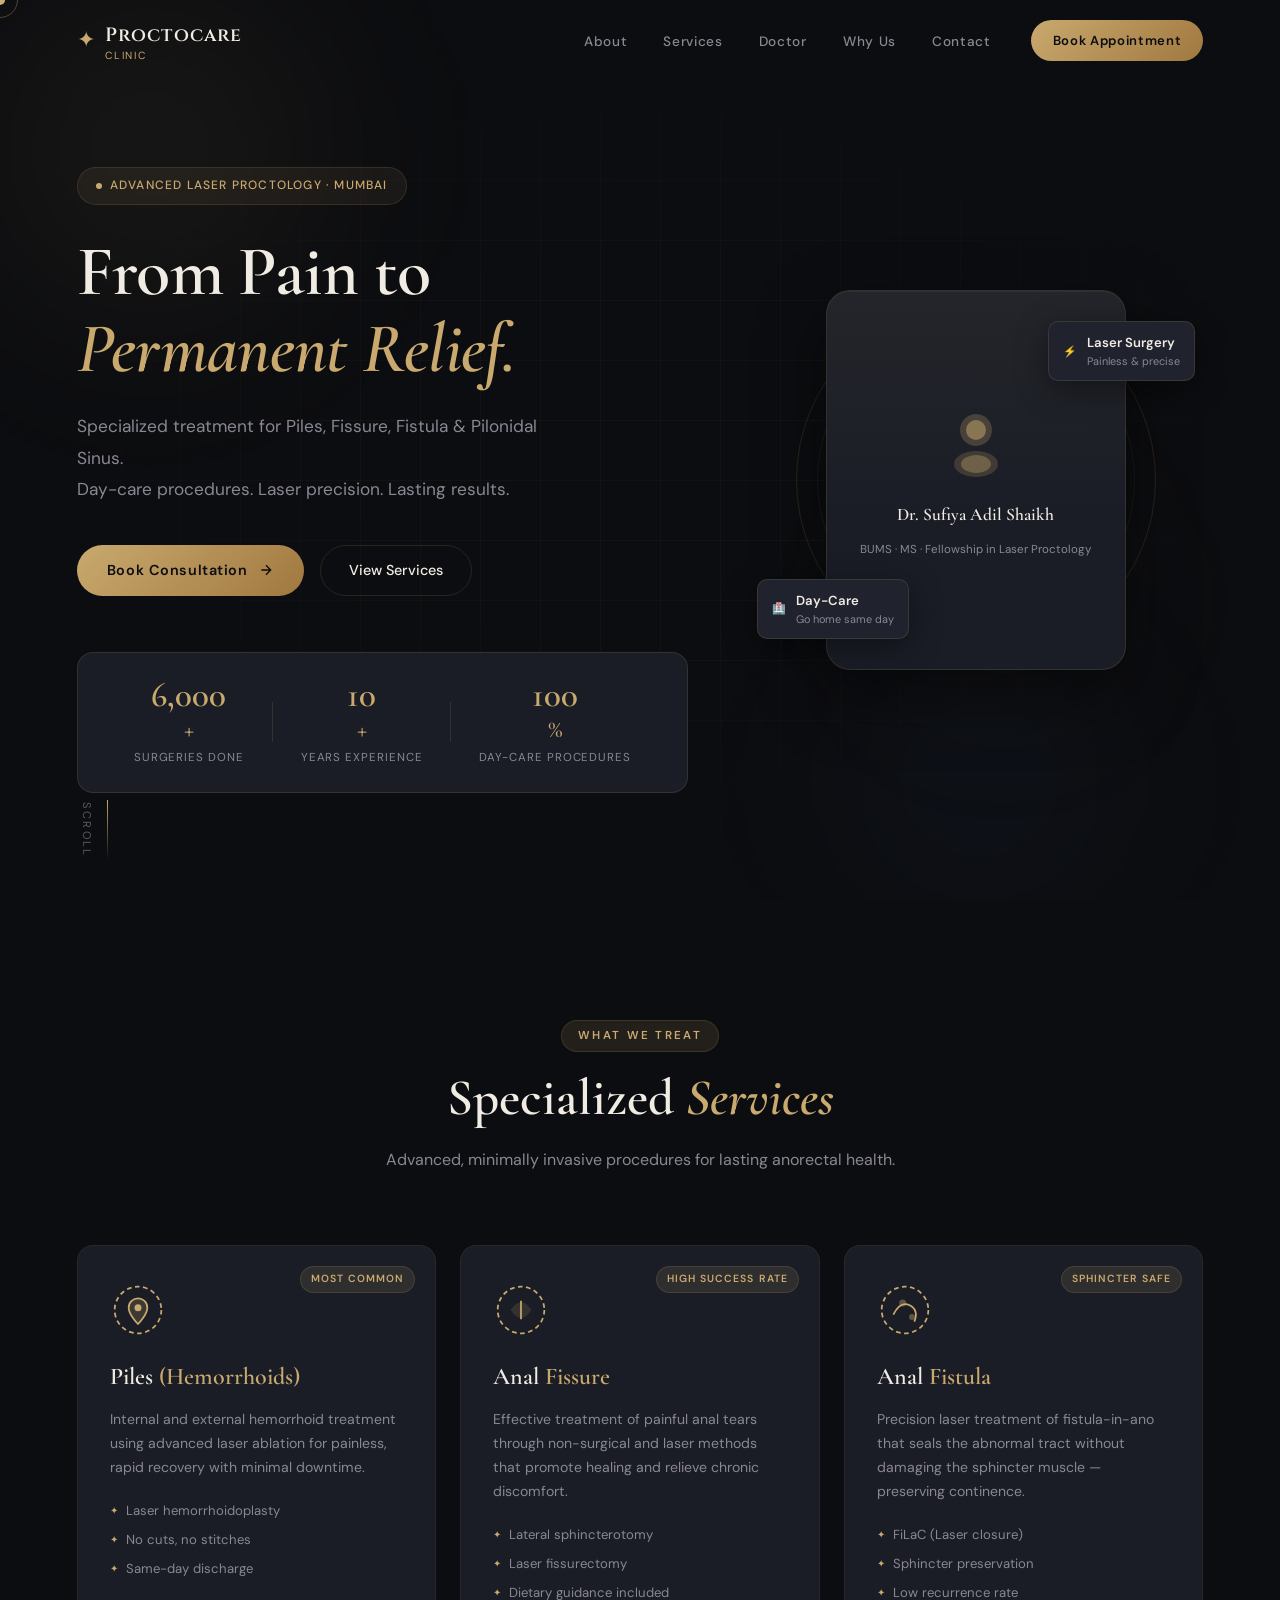
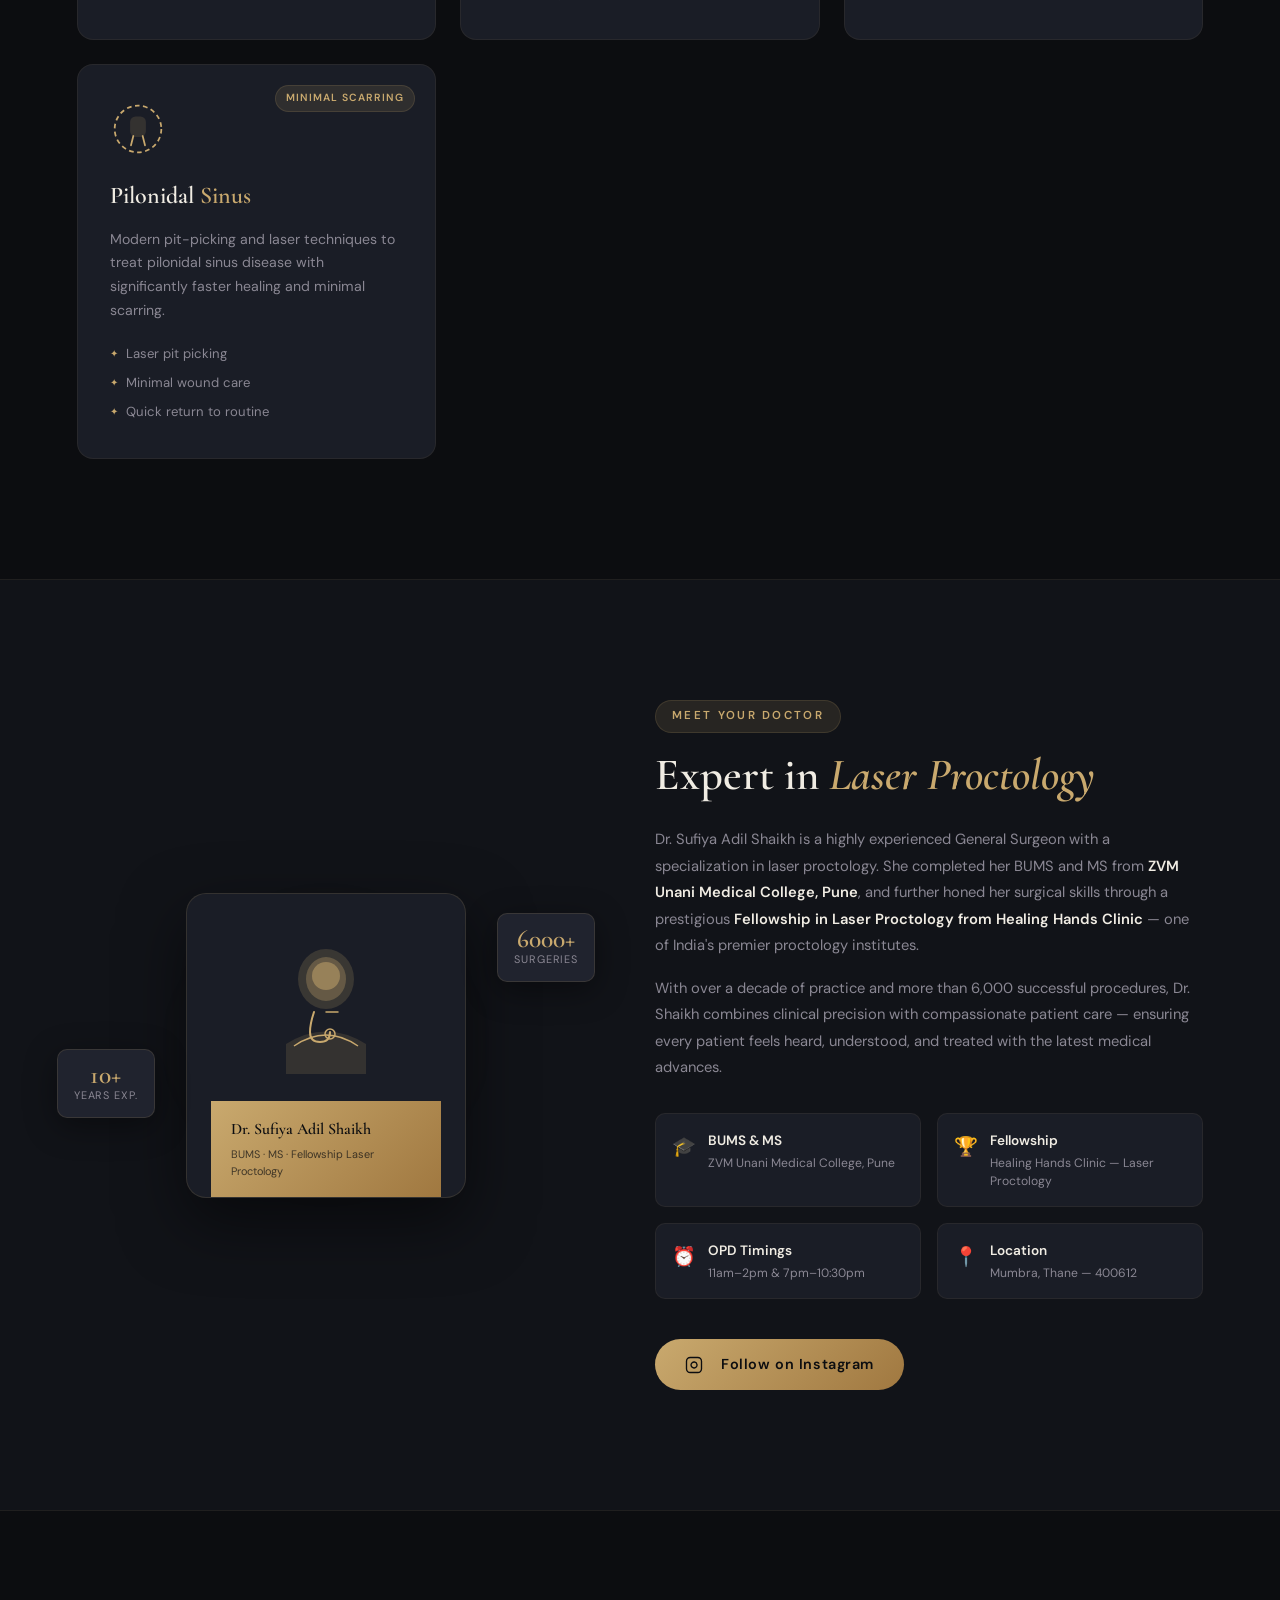
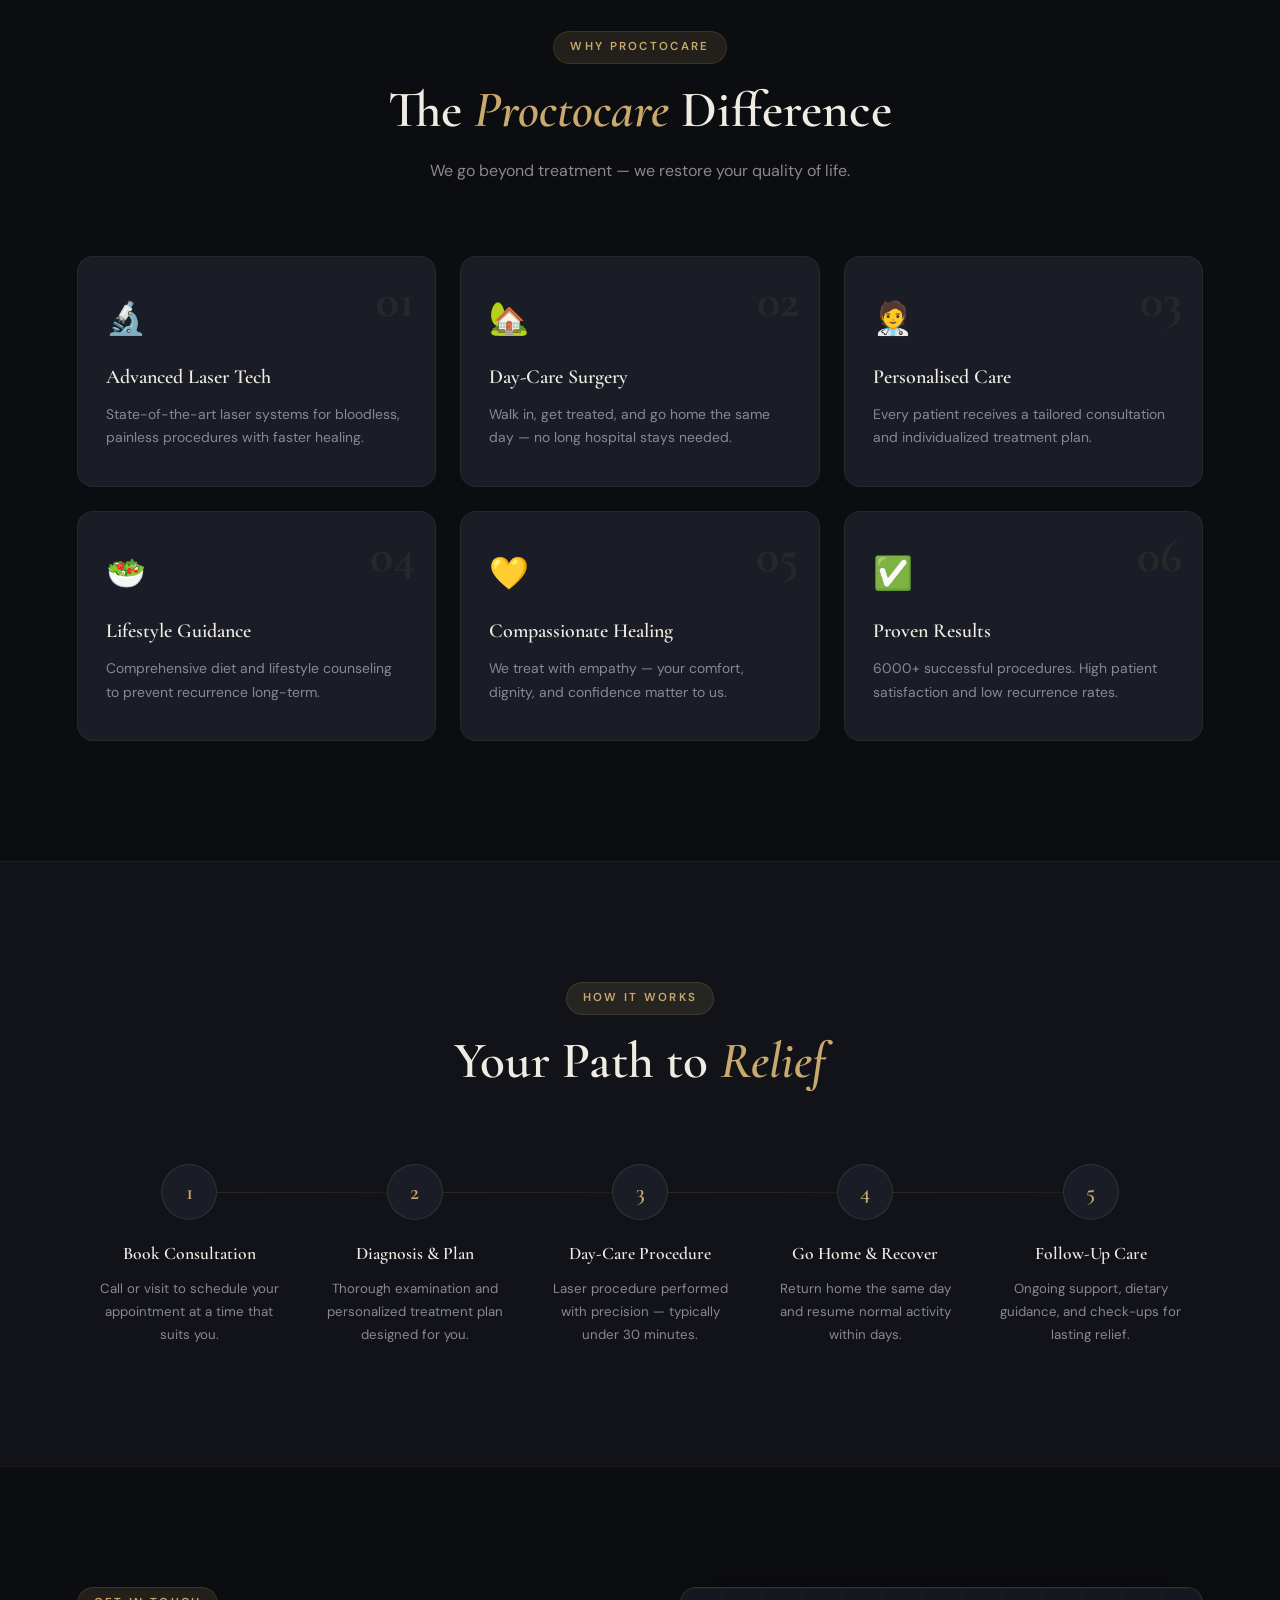
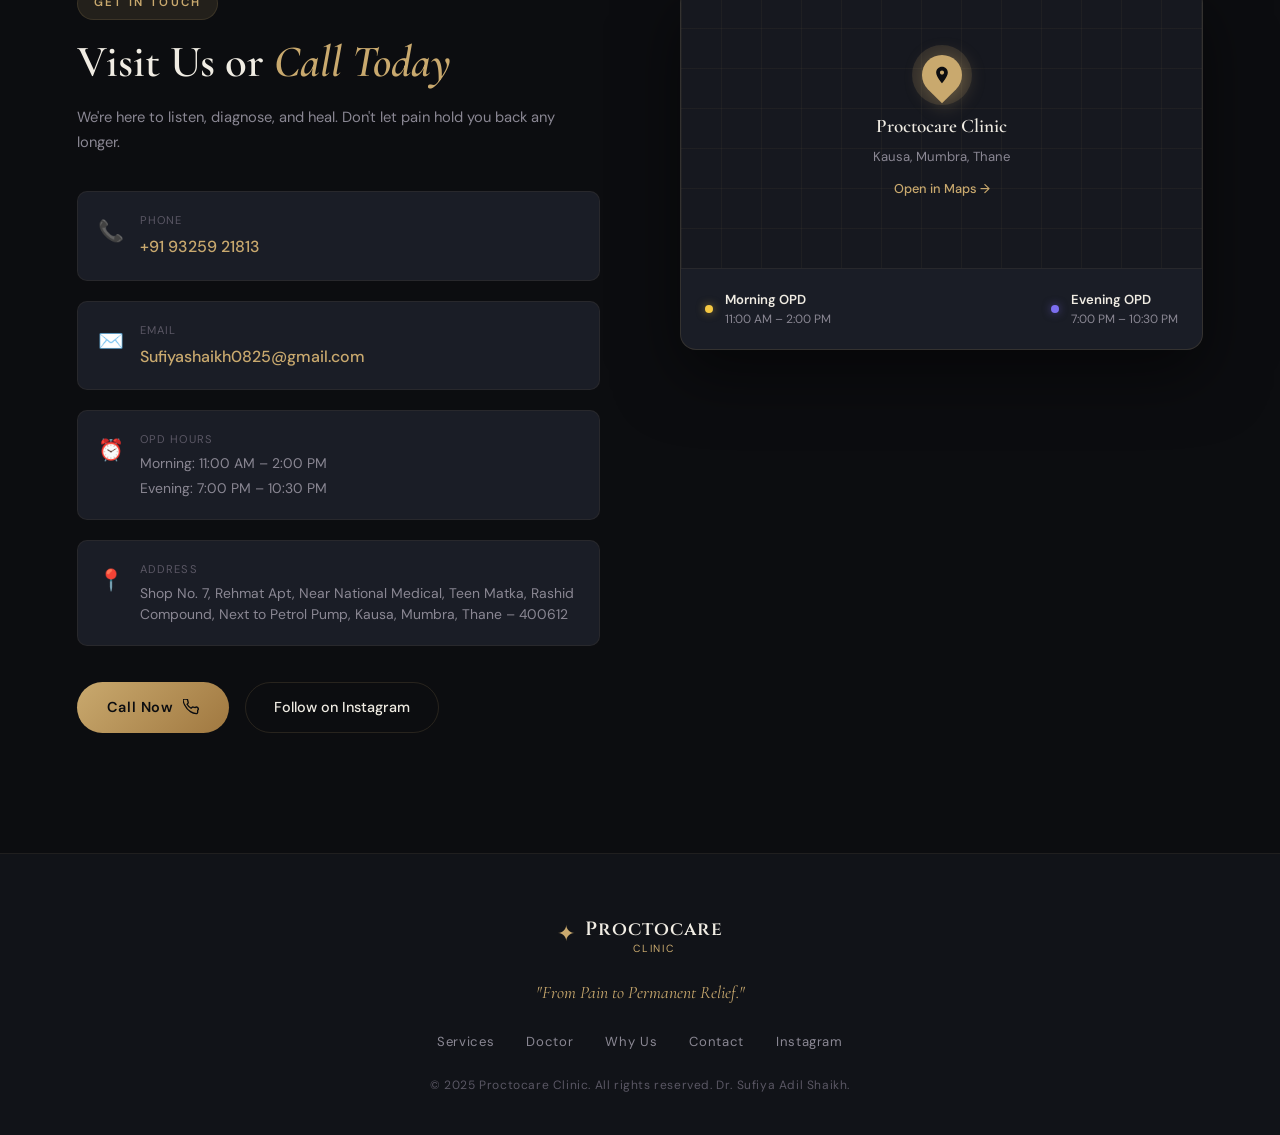
==== index.html @ 034c8321 "Add files via upload" ====
<!DOCTYPE html>
<html lang="en">
<head>
  <meta charset="UTF-8" />
  <meta name="viewport" content="width=device-width, initial-scale=1.0" />
  <title>Proctocare Clinic — From Pain to Permanent Relief</title>
  <link rel="stylesheet" href="style.css" />
  <link rel="preconnect" href="https://fonts.googleapis.com" />
  <link rel="preconnect" href="https://fonts.gstatic.com" crossorigin />
  <link href="https://fonts.googleapis.com/css2?family=Cormorant+Garamond:ital,wght@0,300;0,400;0,500;0,600;0,700;1,300;1,400&family=DM+Sans:wght@300;400;500;600&family=Cinzel:wght@400;600&display=swap" rel="stylesheet" />
</head>
<body>

  <!-- Cursor -->
  <div class="cursor" id="cursor"></div>
  <div class="cursor-follower" id="cursorFollower"></div>

  <!-- Nav -->
  <nav class="navbar" id="navbar">
    <div class="nav-logo">
      <span class="logo-icon">✦</span>
      <div>
        <span class="logo-name">Proctocare</span>
        <span class="logo-tag">Clinic</span>
      </div>
    </div>
    <ul class="nav-links" id="navLinks">
      <li><a href="#about">About</a></li>
      <li><a href="#services">Services</a></li>
      <li><a href="#doctor">Doctor</a></li>
      <li><a href="#why">Why Us</a></li>
      <li><a href="#contact">Contact</a></li>
    </ul>
    <a href="tel:9325921813" class="nav-cta">Book Appointment</a>
    <button class="hamburger" id="hamburger" aria-label="Menu">
      <span></span><span></span><span></span>
    </button>
  </nav>

  <!-- Hero -->
  <section class="hero" id="hero">
    <div class="hero-bg-grid"></div>
    <div class="hero-orb orb1"></div>
    <div class="hero-orb orb2"></div>
    <div class="hero-orb orb3"></div>

    <div class="hero-content">
      <div class="hero-badge reveal-up">
        <span class="badge-dot"></span>
        Advanced Laser Proctology · Mumbai
      </div>
      <h1 class="hero-title reveal-up" style="animation-delay:0.15s">
        From Pain to<br />
        <em>Permanent Relief.</em>
      </h1>
      <p class="hero-subtitle reveal-up" style="animation-delay:0.3s">
        Specialized treatment for Piles, Fissure, Fistula &amp; Pilonidal Sinus.<br />
        Day-care procedures. Laser precision. Lasting results.
      </p>
      <div class="hero-actions reveal-up" style="animation-delay:0.45s">
        <a href="tel:9325921813" class="btn-primary">
          <span>Book Consultation</span>
          <svg viewBox="0 0 24 24" fill="none" stroke="currentColor" stroke-width="2"><path d="M5 12h14M12 5l7 7-7 7"/></svg>
        </a>
        <a href="#services" class="btn-ghost">View Services</a>
      </div>
      <div class="hero-stats reveal-up" style="animation-delay:0.6s">
        <div class="stat">
          <span class="stat-num" data-count="6000">0</span><span class="stat-plus">+</span>
          <span class="stat-label">Surgeries Done</span>
        </div>
        <div class="stat-divider"></div>
        <div class="stat">
          <span class="stat-num" data-count="10">0</span><span class="stat-plus">+</span>
          <span class="stat-label">Years Experience</span>
        </div>
        <div class="stat-divider"></div>
        <div class="stat">
          <span class="stat-num" data-count="100">0</span><span class="stat-plus">%</span>
          <span class="stat-label">Day-Care Procedures</span>
        </div>
      </div>
    </div>

    <div class="hero-visual reveal-right" style="animation-delay:0.3s">
      <div class="hero-card-wrap">
        <div class="hero-glow-ring"></div>
        <div class="hero-img-card">
          <div class="doctor-placeholder">
            <div class="dp-icon">
              <svg viewBox="0 0 80 80" fill="none" xmlns="http://www.w3.org/2000/svg">
                <circle cx="40" cy="28" r="16" fill="#c9a96e" opacity="0.25"/>
                <circle cx="40" cy="28" r="10" fill="#c9a96e" opacity="0.5"/>
                <ellipse cx="40" cy="62" rx="22" ry="13" fill="#c9a96e" opacity="0.2"/>
                <ellipse cx="40" cy="62" rx="15" ry="9" fill="#c9a96e" opacity="0.35"/>
              </svg>
            </div>
            <p class="dp-name">Dr. Sufiya Adil Shaikh</p>
            <p class="dp-deg">BUMS · MS · Fellowship in Laser Proctology</p>
          </div>
          <div class="floating-badge fb1">
            <span class="fb-icon">🏥</span>
            <div>
              <b>Day-Care</b>
              <span>Go home same day</span>
            </div>
          </div>
          <div class="floating-badge fb2">
            <span class="fb-icon">⚡</span>
            <div>
              <b>Laser Surgery</b>
              <span>Painless &amp; precise</span>
            </div>
          </div>
        </div>
      </div>
    </div>

    <div class="scroll-hint">
      <span>Scroll</span>
      <div class="scroll-line"></div>
    </div>
  </section>

  <!-- Services -->
  <section class="services section" id="services">
    <div class="section-header reveal-up">
      <span class="section-label">What We Treat</span>
      <h2>Specialized <em>Services</em></h2>
      <p>Advanced, minimally invasive procedures for lasting anorectal health.</p>
    </div>
    <div class="services-grid">

      <div class="service-card reveal-up" style="animation-delay:0.05s">
        <div class="sc-icon">
          <svg viewBox="0 0 48 48" fill="none"><circle cx="24" cy="24" r="20" stroke="#c9a96e" stroke-width="1.5" stroke-dasharray="4 3"/><path d="M24 14c-4 0-8 3-8 8 0 6 8 14 8 14s8-8 8-14c0-5-4-8-8-8z" fill="#c9a96e" opacity="0.2"/><path d="M24 14c-4 0-8 3-8 8 0 6 8 14 8 14s8-8 8-14c0-5-4-8-8-8z" stroke="#c9a96e" stroke-width="1.5"/><circle cx="24" cy="22" r="3" fill="#c9a96e"/></svg>
        </div>
        <h3>Piles <span>(Hemorrhoids)</span></h3>
        <p>Internal and external hemorrhoid treatment using advanced laser ablation for painless, rapid recovery with minimal downtime.</p>
        <ul>
          <li>Laser hemorrhoidoplasty</li>
          <li>No cuts, no stitches</li>
          <li>Same-day discharge</li>
        </ul>
        <div class="sc-tag">Most Common</div>
      </div>

      <div class="service-card reveal-up" style="animation-delay:0.1s">
        <div class="sc-icon">
          <svg viewBox="0 0 48 48" fill="none"><circle cx="24" cy="24" r="20" stroke="#c9a96e" stroke-width="1.5" stroke-dasharray="4 3"/><path d="M16 24 Q24 12 32 24 Q24 36 16 24Z" stroke="#c9a96e" stroke-width="1.5" fill="#c9a96e" opacity="0.15"/><line x1="24" y1="16" x2="24" y2="32" stroke="#c9a96e" stroke-width="1.5"/></svg>
        </div>
        <h3>Anal <span>Fissure</span></h3>
        <p>Effective treatment of painful anal tears through non-surgical and laser methods that promote healing and relieve chronic discomfort.</p>
        <ul>
          <li>Lateral sphincterotomy</li>
          <li>Laser fissurectomy</li>
          <li>Dietary guidance included</li>
        </ul>
        <div class="sc-tag">High Success Rate</div>
      </div>

      <div class="service-card reveal-up" style="animation-delay:0.15s">
        <div class="sc-icon">
          <svg viewBox="0 0 48 48" fill="none"><circle cx="24" cy="24" r="20" stroke="#c9a96e" stroke-width="1.5" stroke-dasharray="4 3"/><path d="M14 28 Q20 16 28 20 Q36 24 32 34" stroke="#c9a96e" stroke-width="1.5" fill="none"/><circle cx="22" cy="18" r="3" fill="#c9a96e" opacity="0.4"/><circle cx="30" cy="30" r="2.5" fill="#c9a96e" opacity="0.4"/></svg>
        </div>
        <h3>Anal <span>Fistula</span></h3>
        <p>Precision laser treatment of fistula-in-ano that seals the abnormal tract without damaging the sphincter muscle — preserving continence.</p>
        <ul>
          <li>FiLaC (Laser closure)</li>
          <li>Sphincter preservation</li>
          <li>Low recurrence rate</li>
        </ul>
        <div class="sc-tag">Sphincter Safe</div>
      </div>

      <div class="service-card reveal-up" style="animation-delay:0.2s">
        <div class="sc-icon">
          <svg viewBox="0 0 48 48" fill="none"><circle cx="24" cy="24" r="20" stroke="#c9a96e" stroke-width="1.5" stroke-dasharray="4 3"/><rect x="18" y="14" width="12" height="16" rx="4" stroke="#c9a96e" stroke-width="1.5" fill="#c9a96e" opacity="0.15"/><path d="M20 30 L18 38 M28 30 L30 38" stroke="#c9a96e" stroke-width="1.5" stroke-linecap="round"/></svg>
        </div>
        <h3>Pilonidal <span>Sinus</span></h3>
        <p>Modern pit-picking and laser techniques to treat pilonidal sinus disease with significantly faster healing and minimal scarring.</p>
        <ul>
          <li>Laser pit picking</li>
          <li>Minimal wound care</li>
          <li>Quick return to routine</li>
        </ul>
        <div class="sc-tag">Minimal Scarring</div>
      </div>

    </div>
  </section>

  <!-- About / Doctor -->
  <section class="doctor section" id="doctor">
    <div class="doctor-inner">
      <div class="doctor-left reveal-left">
        <div class="doctor-img-wrap">
          <div class="doctor-img-bg"></div>
          <div class="doctor-img-box">
            <div class="doc-avatar">
              <svg viewBox="0 0 120 140" fill="none" xmlns="http://www.w3.org/2000/svg">
                <ellipse cx="60" cy="45" rx="28" ry="30" fill="#c9a96e" opacity="0.18"/>
                <ellipse cx="60" cy="45" rx="20" ry="22" fill="#c9a96e" opacity="0.3"/>
                <circle cx="60" cy="42" r="14" fill="#c9a96e" opacity="0.5"/>
                <path d="M20 110 Q60 85 100 110 L100 140 L20 140Z" fill="#c9a96e" opacity="0.15"/>
                <path d="M28 112 Q60 90 92 112" stroke="#c9a96e" stroke-width="1.5" fill="none"/>
                <!-- Stethoscope -->
                <path d="M48 78 Q44 90 44 98 Q44 108 54 108 Q64 108 64 98" stroke="#c9a96e" stroke-width="2" fill="none" stroke-linecap="round"/>
                <circle cx="64" cy="100" r="5" stroke="#c9a96e" stroke-width="1.5" fill="none"/>
                <line x1="60" y1="78" x2="72" y2="78" stroke="#c9a96e" stroke-width="1.5" stroke-linecap="round"/>
              </svg>
            </div>
            <div class="doc-name-card">
              <p class="dnc-name">Dr. Sufiya Adil Shaikh</p>
              <p class="dnc-deg">BUMS · MS · Fellowship Laser Proctology</p>
            </div>
          </div>
          <div class="doc-badge db1">
            <b>6000+</b>
            <span>Surgeries</span>
          </div>
          <div class="doc-badge db2">
            <b>10+</b>
            <span>Years Exp.</span>
          </div>
        </div>
      </div>

      <div class="doctor-right reveal-right">
        <span class="section-label">Meet Your Doctor</span>
        <h2>Expert in <em>Laser Proctology</em></h2>
        <p class="doctor-bio">
          Dr. Sufiya Adil Shaikh is a highly experienced General Surgeon with a specialization in laser proctology. She completed her BUMS and MS from <strong>ZVM Unani Medical College, Pune</strong>, and further honed her surgical skills through a prestigious <strong>Fellowship in Laser Proctology from Healing Hands Clinic</strong> — one of India's premier proctology institutes.
        </p>
        <p class="doctor-bio">
          With over a decade of practice and more than 6,000 successful procedures, Dr. Shaikh combines clinical precision with compassionate patient care — ensuring every patient feels heard, understood, and treated with the latest medical advances.
        </p>

        <div class="credentials-grid">
          <div class="cred">
            <div class="cred-icon">🎓</div>
            <div>
              <b>BUMS &amp; MS</b>
              <span>ZVM Unani Medical College, Pune</span>
            </div>
          </div>
          <div class="cred">
            <div class="cred-icon">🏆</div>
            <div>
              <b>Fellowship</b>
              <span>Healing Hands Clinic — Laser Proctology</span>
            </div>
          </div>
          <div class="cred">
            <div class="cred-icon">⏰</div>
            <div>
              <b>OPD Timings</b>
              <span>11am–2pm &amp; 7pm–10:30pm</span>
            </div>
          </div>
          <div class="cred">
            <div class="cred-icon">📍</div>
            <div>
              <b>Location</b>
              <span>Mumbra, Thane — 400612</span>
            </div>
          </div>
        </div>

        <a href="https://www.instagram.com/piles.fissure.fistula.clinic_" target="_blank" class="btn-primary insta-btn">
          <svg viewBox="0 0 24 24" fill="none" stroke="currentColor" stroke-width="1.8" style="width:18px;height:18px;margin-right:8px"><rect x="2" y="2" width="20" height="20" rx="5" ry="5"/><path d="M16 11.37A4 4 0 1112.63 8 4 4 0 0116 11.37z"/><line x1="17.5" y1="6.5" x2="17.51" y2="6.5"/></svg>
          <span>Follow on Instagram</span>
        </a>
      </div>
    </div>
  </section>

  <!-- Why Us -->
  <section class="why section" id="why">
    <div class="section-header reveal-up">
      <span class="section-label">Why Proctocare</span>
      <h2>The <em>Proctocare</em> Difference</h2>
      <p>We go beyond treatment — we restore your quality of life.</p>
    </div>
    <div class="why-grid">
      <div class="why-card reveal-up" style="animation-delay:0.05s">
        <div class="wc-num">01</div>
        <div class="wc-icon">🔬</div>
        <h4>Advanced Laser Tech</h4>
        <p>State-of-the-art laser systems for bloodless, painless procedures with faster healing.</p>
      </div>
      <div class="why-card reveal-up" style="animation-delay:0.1s">
        <div class="wc-num">02</div>
        <div class="wc-icon">🏡</div>
        <h4>Day-Care Surgery</h4>
        <p>Walk in, get treated, and go home the same day — no long hospital stays needed.</p>
      </div>
      <div class="why-card reveal-up" style="animation-delay:0.15s">
        <div class="wc-num">03</div>
        <div class="wc-icon">🧑‍⚕️</div>
        <h4>Personalised Care</h4>
        <p>Every patient receives a tailored consultation and individualized treatment plan.</p>
      </div>
      <div class="why-card reveal-up" style="animation-delay:0.2s">
        <div class="wc-num">04</div>
        <div class="wc-icon">🥗</div>
        <h4>Lifestyle Guidance</h4>
        <p>Comprehensive diet and lifestyle counseling to prevent recurrence long-term.</p>
      </div>
      <div class="why-card reveal-up" style="animation-delay:0.25s">
        <div class="wc-num">05</div>
        <div class="wc-icon">💛</div>
        <h4>Compassionate Healing</h4>
        <p>We treat with empathy — your comfort, dignity, and confidence matter to us.</p>
      </div>
      <div class="why-card reveal-up" style="animation-delay:0.3s">
        <div class="wc-num">06</div>
        <div class="wc-icon">✅</div>
        <h4>Proven Results</h4>
        <p>6000+ successful procedures. High patient satisfaction and low recurrence rates.</p>
      </div>
    </div>
  </section>

  <!-- Process -->
  <section class="process section">
    <div class="section-header reveal-up">
      <span class="section-label">How It Works</span>
      <h2>Your Path to <em>Relief</em></h2>
    </div>
    <div class="process-steps">
      <div class="ps-step reveal-up" style="animation-delay:0.05s">
        <div class="ps-num">1</div>
        <div class="ps-line"></div>
        <h4>Book Consultation</h4>
        <p>Call or visit to schedule your appointment at a time that suits you.</p>
      </div>
      <div class="ps-step reveal-up" style="animation-delay:0.12s">
        <div class="ps-num">2</div>
        <div class="ps-line"></div>
        <h4>Diagnosis &amp; Plan</h4>
        <p>Thorough examination and personalized treatment plan designed for you.</p>
      </div>
      <div class="ps-step reveal-up" style="animation-delay:0.19s">
        <div class="ps-num">3</div>
        <div class="ps-line"></div>
        <h4>Day-Care Procedure</h4>
        <p>Laser procedure performed with precision — typically under 30 minutes.</p>
      </div>
      <div class="ps-step reveal-up" style="animation-delay:0.26s">
        <div class="ps-num">4</div>
        <div class="ps-line"></div>
        <h4>Go Home &amp; Recover</h4>
        <p>Return home the same day and resume normal activity within days.</p>
      </div>
      <div class="ps-step reveal-up" style="animation-delay:0.33s">
        <div class="ps-num">5</div>
        <div class="ps-line last"></div>
        <h4>Follow-Up Care</h4>
        <p>Ongoing support, dietary guidance, and check-ups for lasting relief.</p>
      </div>
    </div>
  </section>

  <!-- Contact -->
  <section class="contact section" id="contact">
    <div class="contact-inner">
      <div class="contact-info reveal-left">
        <span class="section-label">Get In Touch</span>
        <h2>Visit Us or <em>Call Today</em></h2>
        <p class="contact-sub">We're here to listen, diagnose, and heal. Don't let pain hold you back any longer.</p>

        <div class="contact-details">
          <div class="cd-item">
            <div class="cd-icon">📞</div>
            <div>
              <span>Phone</span>
              <a href="tel:9325921813">+91 93259 21813</a>
            </div>
          </div>
          <div class="cd-item">
            <div class="cd-icon">✉️</div>
            <div>
              <span>Email</span>
              <a href="mailto:Sufiyashaikh0825@gmail.com">Sufiyashaikh0825@gmail.com</a>
            </div>
          </div>
          <div class="cd-item">
            <div class="cd-icon">⏰</div>
            <div>
              <span>OPD Hours</span>
              <p>Morning: 11:00 AM – 2:00 PM</p>
              <p>Evening: 7:00 PM – 10:30 PM</p>
            </div>
          </div>
          <div class="cd-item">
            <div class="cd-icon">📍</div>
            <div>
              <span>Address</span>
              <p>Shop No. 7, Rehmat Apt, Near National Medical, Teen Matka, Rashid Compound, Next to Petrol Pump, Kausa, Mumbra, Thane – 400612</p>
            </div>
          </div>
        </div>

        <div class="contact-actions">
          <a href="tel:9325921813" class="btn-primary">
            <span>Call Now</span>
            <svg viewBox="0 0 24 24" fill="none" stroke="currentColor" stroke-width="2"><path d="M22 16.92v3a2 2 0 01-2.18 2 19.79 19.79 0 01-8.63-3.07A19.5 19.5 0 013.07 9.81a19.79 19.79 0 01-3.07-8.72A2 2 0 012 0h3a2 2 0 012 1.72c.127.96.361 1.903.7 2.81a2 2 0 01-.45 2.11L6.09 7.91a16 16 0 006 6l1.27-1.27a2 2 0 012.11-.45c.907.339 1.85.573 2.81.7A2 2 0 0122 16.92z"/></svg>
          </a>
          <a href="https://www.instagram.com/piles.fissure.fistula.clinic_" target="_blank" class="btn-ghost">Follow on Instagram</a>
        </div>
      </div>

      <div class="contact-map reveal-right">
        <div class="map-card">
          <div class="map-placeholder">
            <div class="map-pin-wrap">
              <div class="map-pin-pulse"></div>
              <div class="map-pin">
                <svg viewBox="0 0 24 24" fill="currentColor"><path d="M12 2C8.13 2 5 5.13 5 9c0 5.25 7 13 7 13s7-7.75 7-13c0-3.87-3.13-7-7-7zm0 9.5c-1.38 0-2.5-1.12-2.5-2.5s1.12-2.5 2.5-2.5 2.5 1.12 2.5 2.5-1.12 2.5-2.5 2.5z"/></svg>
              </div>
            </div>
            <div class="map-info">
              <h4>Proctocare Clinic</h4>
              <p>Kausa, Mumbra, Thane</p>
              <a href="https://maps.google.com/?q=Kausa+Mumbra+Thane+400612" target="_blank" class="map-link">Open in Maps →</a>
            </div>
            <div class="map-grid-bg"></div>
          </div>

          <div class="timing-card">
            <div class="tc-dot morning"></div>
            <div>
              <b>Morning OPD</b>
              <span>11:00 AM – 2:00 PM</span>
            </div>
            <div class="tc-dot evening" style="margin-left:auto"></div>
            <div>
              <b>Evening OPD</b>
              <span>7:00 PM – 10:30 PM</span>
            </div>
          </div>
        </div>
      </div>
    </div>
  </section>

  <!-- Footer -->
  <footer class="footer">
    <div class="footer-inner">
      <div class="footer-brand">
        <span class="logo-icon">✦</span>
        <div>
          <span class="logo-name">Proctocare</span>
          <span class="logo-tag">Clinic</span>
        </div>
      </div>
      <p class="footer-tagline">"From Pain to Permanent Relief."</p>
      <div class="footer-links">
        <a href="#services">Services</a>
        <a href="#doctor">Doctor</a>
        <a href="#why">Why Us</a>
        <a href="#contact">Contact</a>
        <a href="https://www.instagram.com/piles.fissure.fistula.clinic_" target="_blank">Instagram</a>
      </div>
      <p class="footer-copy">© 2025 Proctocare Clinic. All rights reserved. Dr. Sufiya Adil Shaikh.</p>
    </div>
  </footer>

  <script src="script.js"></script>
</body>
</html>
---- style.css ----
/* =============================================
   PROCTOCARE CLINIC — style.css
   Luxury Medical Dark Theme
   ============================================= */

/* ---------- VARIABLES & RESET ---------- */
:root {
  --bg: #0c0d10;
  --bg2: #111318;
  --bg3: #16181f;
  --surface: #1a1d26;
  --surface2: #20232e;
  --border: rgba(201,169,110,0.15);
  --border2: rgba(201,169,110,0.08);
  --gold: #c9a96e;
  --gold-light: #e0c48c;
  --gold-dim: rgba(201,169,110,0.35);
  --gold-glow: rgba(201,169,110,0.12);
  --text: #f0ece3;
  --text-muted: #8a8793;
  --text-dim: #5a5764;
  --accent: #4f8ef7;
  --ff-display: 'Cormorant Garamond', Georgia, serif;
  --ff-heading: 'Cinzel', 'Cormorant Garamond', serif;
  --ff-body: 'DM Sans', -apple-system, sans-serif;
  --radius: 16px;
  --radius-sm: 10px;
  --transition: 0.4s cubic-bezier(0.16, 1, 0.3, 1);
  --shadow: 0 24px 64px rgba(0,0,0,0.5);
  --gold-shadow: 0 0 40px rgba(201,169,110,0.1);
}

*, *::before, *::after { box-sizing: border-box; margin: 0; padding: 0; }

html {
  scroll-behavior: smooth;
  font-size: 16px;
}

body {
  font-family: var(--ff-body);
  background: var(--bg);
  color: var(--text);
  overflow-x: hidden;
  cursor: none;
  line-height: 1.6;
}

img { display: block; max-width: 100%; }
a { text-decoration: none; color: inherit; }
ul { list-style: none; }

/* ---------- CUSTOM CURSOR ---------- */
.cursor {
  width: 10px; height: 10px;
  background: var(--gold);
  border-radius: 50%;
  position: fixed;
  top: 0; left: 0;
  pointer-events: none;
  z-index: 9999;
  transform: translate(-50%, -50%);
  transition: transform 0.1s ease, opacity 0.3s;
  mix-blend-mode: screen;
}
.cursor-follower {
  width: 36px; height: 36px;
  border: 1.5px solid var(--gold-dim);
  border-radius: 50%;
  position: fixed;
  top: 0; left: 0;
  pointer-events: none;
  z-index: 9998;
  transform: translate(-50%, -50%);
  transition: transform 0.18s ease, opacity 0.3s;
}
body:hover .cursor, body:hover .cursor-follower { opacity: 1; }

/* ---------- SCROLLBAR ---------- */
::-webkit-scrollbar { width: 5px; }
::-webkit-scrollbar-track { background: var(--bg); }
::-webkit-scrollbar-thumb { background: var(--gold-dim); border-radius: 10px; }

/* ---------- SELECTION ---------- */
::selection { background: var(--gold-dim); color: var(--text); }

/* ---------- UTILITIES ---------- */
.section { padding: 120px 6vw; }
.section-label {
  display: inline-block;
  font-family: var(--ff-body);
  font-size: 0.72rem;
  font-weight: 600;
  letter-spacing: 0.2em;
  text-transform: uppercase;
  color: var(--gold);
  margin-bottom: 16px;
  background: var(--gold-glow);
  border: 1px solid var(--border);
  padding: 6px 16px;
  border-radius: 100px;
}
.section-header {
  text-align: center;
  max-width: 640px;
  margin: 0 auto 72px;
}
.section-header h2 {
  font-family: var(--ff-display);
  font-size: clamp(2.2rem, 4vw, 3.2rem);
  font-weight: 600;
  line-height: 1.2;
  color: var(--text);
  margin-bottom: 16px;
}
.section-header h2 em {
  font-style: italic;
  color: var(--gold);
}
.section-header p {
  font-size: 1rem;
  color: var(--text-muted);
  line-height: 1.7;
}

/* ---------- BUTTONS ---------- */
.btn-primary {
  display: inline-flex;
  align-items: center;
  gap: 10px;
  padding: 14px 30px;
  background: linear-gradient(135deg, var(--gold), #a07840);
  color: #0c0d10;
  font-family: var(--ff-body);
  font-weight: 600;
  font-size: 0.9rem;
  letter-spacing: 0.04em;
  border-radius: 100px;
  border: none;
  cursor: none;
  transition: all var(--transition);
  position: relative;
  overflow: hidden;
}
.btn-primary::before {
  content: '';
  position: absolute;
  inset: 0;
  background: linear-gradient(135deg, var(--gold-light), var(--gold));
  opacity: 0;
  transition: opacity var(--transition);
}
.btn-primary:hover::before { opacity: 1; }
.btn-primary:hover { transform: translateY(-2px); box-shadow: 0 12px 40px rgba(201,169,110,0.35); }
.btn-primary svg { width: 16px; height: 16px; position: relative; z-index: 1; transition: transform 0.3s; }
.btn-primary:hover svg { transform: translateX(4px); }
.btn-primary span { position: relative; z-index: 1; }

.btn-ghost {
  display: inline-flex;
  align-items: center;
  gap: 8px;
  padding: 13px 28px;
  background: transparent;
  color: var(--text);
  font-family: var(--ff-body);
  font-weight: 500;
  font-size: 0.9rem;
  border-radius: 100px;
  border: 1px solid var(--border);
  cursor: none;
  transition: all var(--transition);
}
.btn-ghost:hover {
  border-color: var(--gold-dim);
  color: var(--gold);
  background: var(--gold-glow);
  transform: translateY(-2px);
}

/* ---------- REVEAL ANIMATIONS ---------- */
.reveal-up {
  opacity: 0;
  transform: translateY(40px);
  transition: opacity 0.75s cubic-bezier(0.16,1,0.3,1), transform 0.75s cubic-bezier(0.16,1,0.3,1);
}
.reveal-left {
  opacity: 0;
  transform: translateX(-50px);
  transition: opacity 0.85s cubic-bezier(0.16,1,0.3,1), transform 0.85s cubic-bezier(0.16,1,0.3,1);
}
.reveal-right {
  opacity: 0;
  transform: translateX(50px);
  transition: opacity 0.85s cubic-bezier(0.16,1,0.3,1), transform 0.85s cubic-bezier(0.16,1,0.3,1);
}
.revealed {
  opacity: 1 !important;
  transform: none !important;
}

/* =============================================
   NAVBAR
   ============================================= */
.navbar {
  position: fixed;
  top: 0; left: 0; right: 0;
  z-index: 1000;
  padding: 20px 6vw;
  display: flex;
  align-items: center;
  gap: 40px;
  transition: all 0.4s ease;
}
.navbar.scrolled {
  background: rgba(12,13,16,0.92);
  backdrop-filter: blur(20px);
  -webkit-backdrop-filter: blur(20px);
  padding: 14px 6vw;
  border-bottom: 1px solid var(--border2);
  box-shadow: 0 4px 40px rgba(0,0,0,0.4);
}

.nav-logo {
  display: flex;
  align-items: center;
  gap: 10px;
  font-family: var(--ff-heading);
}
.logo-icon {
  font-size: 1.4rem;
  color: var(--gold);
  line-height: 1;
  animation: rotateStar 8s linear infinite;
}
@keyframes rotateStar { to { transform: rotate(360deg); } }
.logo-name {
  font-family: var(--ff-heading);
  font-size: 1.2rem;
  font-weight: 600;
  letter-spacing: 0.06em;
  color: var(--text);
  display: block;
}
.logo-tag {
  font-family: var(--ff-body);
  font-size: 0.65rem;
  letter-spacing: 0.18em;
  color: var(--gold);
  text-transform: uppercase;
  display: block;
  line-height: 1;
}

.nav-links {
  display: flex;
  align-items: center;
  gap: 36px;
  margin-left: auto;
}
.nav-links a {
  font-size: 0.85rem;
  font-weight: 500;
  letter-spacing: 0.05em;
  color: var(--text-muted);
  transition: color 0.3s;
  position: relative;
}
.nav-links a::after {
  content: '';
  position: absolute;
  bottom: -4px;
  left: 0;
  width: 0;
  height: 1px;
  background: var(--gold);
  transition: width 0.3s ease;
}
.nav-links a:hover { color: var(--gold); }
.nav-links a:hover::after { width: 100%; }

.nav-cta {
  padding: 10px 22px;
  background: linear-gradient(135deg, var(--gold), #a07840);
  color: #0c0d10;
  font-weight: 600;
  font-size: 0.82rem;
  letter-spacing: 0.05em;
  border-radius: 100px;
  transition: all var(--transition);
  white-space: nowrap;
}
.nav-cta:hover { transform: translateY(-2px); box-shadow: 0 8px 24px rgba(201,169,110,0.3); }

.hamburger {
  display: none;
  flex-direction: column;
  gap: 5px;
  background: none;
  border: none;
  cursor: none;
  padding: 4px;
  margin-left: auto;
}
.hamburger span {
  display: block;
  width: 24px;
  height: 1.5px;
  background: var(--text);
  transition: all 0.3s;
  transform-origin: center;
}
.hamburger.active span:nth-child(1) { transform: rotate(45deg) translate(5px,5px); }
.hamburger.active span:nth-child(2) { opacity: 0; }
.hamburger.active span:nth-child(3) { transform: rotate(-45deg) translate(5px,-5px); }

/* =============================================
   HERO
   ============================================= */
.hero {
  min-height: 100vh;
  display: grid;
  grid-template-columns: 1fr 1fr;
  align-items: center;
  gap: 60px;
  padding: 140px 6vw 80px;
  position: relative;
  overflow: hidden;
}

.hero-bg-grid {
  position: absolute;
  inset: 0;
  background-image:
    linear-gradient(rgba(201,169,110,0.04) 1px, transparent 1px),
    linear-gradient(90deg, rgba(201,169,110,0.04) 1px, transparent 1px);
  background-size: 60px 60px;
  z-index: 0;
  mask-image: radial-gradient(ellipse at center, rgba(0,0,0,1) 30%, transparent 70%);
}

.hero-orb {
  position: absolute;
  border-radius: 50%;
  filter: blur(80px);
  pointer-events: none;
  z-index: 0;
}
.orb1 {
  width: 500px; height: 500px;
  background: radial-gradient(circle, rgba(201,169,110,0.09) 0%, transparent 70%);
  top: -100px; left: -100px;
  animation: float 8s ease-in-out infinite;
}
.orb2 {
  width: 400px; height: 400px;
  background: radial-gradient(circle, rgba(79,142,247,0.06) 0%, transparent 70%);
  bottom: -80px; right: 100px;
  animation: float 10s ease-in-out infinite reverse;
}
.orb3 {
  width: 300px; height: 300px;
  background: radial-gradient(circle, rgba(201,169,110,0.07) 0%, transparent 70%);
  top: 50%; right: 10%;
  animation: float 7s ease-in-out infinite 2s;
}
@keyframes float {
  0%, 100% { transform: translateY(0) translateX(0); }
  33% { transform: translateY(-20px) translateX(10px); }
  66% { transform: translateY(10px) translateX(-10px); }
}

.hero-content { position: relative; z-index: 1; }
.hero-visual { position: relative; z-index: 1; }

.hero-badge {
  display: inline-flex;
  align-items: center;
  gap: 8px;
  font-size: 0.75rem;
  font-weight: 500;
  letter-spacing: 0.1em;
  color: var(--gold);
  background: rgba(201,169,110,0.08);
  border: 1px solid var(--border);
  padding: 8px 18px;
  border-radius: 100px;
  margin-bottom: 28px;
  text-transform: uppercase;
}
.badge-dot {
  width: 6px; height: 6px;
  background: var(--gold);
  border-radius: 50%;
  animation: pulse 2s ease-in-out infinite;
}
@keyframes pulse {
  0%, 100% { opacity: 1; transform: scale(1); }
  50% { opacity: 0.5; transform: scale(0.7); }
}

.hero-title {
  font-family: var(--ff-display);
  font-size: clamp(2.8rem, 5.5vw, 5rem);
  font-weight: 600;
  line-height: 1.1;
  color: var(--text);
  margin-bottom: 24px;
  letter-spacing: -0.01em;
}
.hero-title em {
  font-style: italic;
  color: var(--gold);
  display: block;
}

.hero-subtitle {
  font-size: clamp(0.95rem, 1.5vw, 1.08rem);
  color: var(--text-muted);
  line-height: 1.8;
  margin-bottom: 40px;
  max-width: 480px;
}

.hero-actions {
  display: flex;
  align-items: center;
  gap: 16px;
  margin-bottom: 56px;
  flex-wrap: wrap;
}

.hero-stats {
  display: flex;
  align-items: center;
  gap: 0;
  padding: 24px 28px;
  background: var(--surface);
  border: 1px solid var(--border);
  border-radius: var(--radius);
  max-width: fit-content;
  gap: 0;
}
.stat {
  display: flex;
  flex-direction: column;
  align-items: center;
  padding: 0 28px;
  position: relative;
}
.stat-num {
  font-family: var(--ff-display);
  font-size: 2.2rem;
  font-weight: 600;
  color: var(--gold);
  line-height: 1;
}
.stat-plus {
  font-family: var(--ff-display);
  font-size: 1.6rem;
  color: var(--gold);
  vertical-align: top;
  line-height: 1.3;
}
.stat-label {
  font-size: 0.72rem;
  color: var(--text-muted);
  text-transform: uppercase;
  letter-spacing: 0.08em;
  margin-top: 4px;
  white-space: nowrap;
}
.stat-divider {
  width: 1px;
  height: 40px;
  background: var(--border);
}

/* Hero Visual */
.hero-card-wrap {
  position: relative;
  display: flex;
  justify-content: center;
  align-items: center;
}
.hero-glow-ring {
  position: absolute;
  width: 360px; height: 360px;
  border: 1px solid var(--border);
  border-radius: 50%;
  top: 50%; left: 50%;
  transform: translate(-50%,-50%);
  animation: ringPulse 4s ease-in-out infinite;
}
.hero-glow-ring::after {
  content: '';
  position: absolute;
  inset: 20px;
  border: 1px solid rgba(201,169,110,0.08);
  border-radius: 50%;
}
@keyframes ringPulse {
  0%, 100% { transform: translate(-50%,-50%) scale(1); opacity: 1; }
  50% { transform: translate(-50%,-50%) scale(1.03); opacity: 0.7; }
}

.hero-img-card {
  width: 300px; height: 380px;
  background: var(--surface);
  border: 1px solid var(--border);
  border-radius: 24px;
  display: flex;
  flex-direction: column;
  align-items: center;
  justify-content: center;
  position: relative;
  overflow: visible;
  box-shadow: var(--shadow), inset 0 1px 0 rgba(255,255,255,0.04);
  backdrop-filter: blur(10px);
}
.hero-img-card::before {
  content: '';
  position: absolute;
  top: 0; left: 0; right: 0;
  height: 60%;
  background: linear-gradient(180deg, rgba(201,169,110,0.06) 0%, transparent 100%);
  border-radius: 24px 24px 0 0;
  pointer-events: none;
}

.doctor-placeholder {
  display: flex;
  flex-direction: column;
  align-items: center;
  gap: 12px;
  padding: 24px;
}
.dp-icon svg { width: 80px; height: 80px; }
.dp-name {
  font-family: var(--ff-display);
  font-size: 1.1rem;
  font-weight: 600;
  color: var(--text);
  text-align: center;
}
.dp-deg {
  font-size: 0.72rem;
  color: var(--text-muted);
  text-align: center;
  line-height: 1.5;
}

.floating-badge {
  position: absolute;
  display: flex;
  align-items: center;
  gap: 10px;
  background: var(--surface2);
  border: 1px solid var(--border);
  border-radius: var(--radius-sm);
  padding: 10px 14px;
  box-shadow: 0 8px 32px rgba(0,0,0,0.4);
  backdrop-filter: blur(10px);
  white-space: nowrap;
}
.floating-badge div { display: flex; flex-direction: column; }
.floating-badge b { font-size: 0.82rem; color: var(--text); font-weight: 600; }
.floating-badge span { font-size: 0.68rem; color: var(--text-muted); }
.fb-icon { font-size: 1.2rem; }

.fb1 { bottom: 30px; left: -70px; animation: floatBadge 5s ease-in-out infinite; }
.fb2 { top: 30px; right: -70px; animation: floatBadge 5s ease-in-out infinite 1.5s; }
@keyframes floatBadge {
  0%, 100% { transform: translateY(0); }
  50% { transform: translateY(-8px); }
}

.scroll-hint {
  position: absolute;
  bottom: 40px;
  left: 6vw;
  display: flex;
  align-items: center;
  gap: 12px;
  z-index: 1;
}
.scroll-hint span {
  font-size: 0.7rem;
  letter-spacing: 0.2em;
  color: var(--text-dim);
  text-transform: uppercase;
  writing-mode: vertical-rl;
}
.scroll-line {
  width: 1px;
  height: 60px;
  background: linear-gradient(180deg, var(--gold), transparent);
  animation: scrollPulse 2s ease-in-out infinite;
}
@keyframes scrollPulse {
  0%, 100% { opacity: 1; height: 60px; }
  50% { opacity: 0.3; height: 40px; }
}

/* =============================================
   SERVICES
   ============================================= */
.services { background: var(--bg); }

.services-grid {
  display: grid;
  grid-template-columns: repeat(auto-fit, minmax(280px, 1fr));
  gap: 24px;
  max-width: 1200px;
  margin: 0 auto;
}

.service-card {
  background: var(--surface);
  border: 1px solid var(--border2);
  border-radius: var(--radius);
  padding: 36px 32px;
  position: relative;
  overflow: hidden;
  transition: all var(--transition);
  cursor: default;
}
.service-card::before {
  content: '';
  position: absolute;
  top: 0; left: 0; right: 0;
  height: 2px;
  background: linear-gradient(90deg, transparent, var(--gold), transparent);
  opacity: 0;
  transition: opacity var(--transition);
}
.service-card::after {
  content: '';
  position: absolute;
  inset: 0;
  background: radial-gradient(circle at 50% 0%, rgba(201,169,110,0.06) 0%, transparent 60%);
  opacity: 0;
  transition: opacity var(--transition);
}
.service-card:hover {
  border-color: var(--border);
  transform: translateY(-6px);
  box-shadow: var(--shadow), var(--gold-shadow);
}
.service-card:hover::before, .service-card:hover::after { opacity: 1; }

.sc-icon {
  width: 56px; height: 56px;
  margin-bottom: 20px;
  position: relative;
  z-index: 1;
}
.sc-icon svg { width: 100%; height: 100%; }

.service-card h3 {
  font-family: var(--ff-display);
  font-size: 1.5rem;
  font-weight: 600;
  color: var(--text);
  margin-bottom: 12px;
  position: relative;
  z-index: 1;
}
.service-card h3 span {
  color: var(--gold);
}
.service-card p {
  font-size: 0.88rem;
  color: var(--text-muted);
  line-height: 1.7;
  margin-bottom: 20px;
  position: relative;
  z-index: 1;
}
.service-card ul {
  display: flex;
  flex-direction: column;
  gap: 8px;
  position: relative;
  z-index: 1;
}
.service-card ul li {
  font-size: 0.82rem;
  color: var(--text-muted);
  padding-left: 16px;
  position: relative;
}
.service-card ul li::before {
  content: '✦';
  position: absolute;
  left: 0;
  color: var(--gold);
  font-size: 0.6rem;
  top: 3px;
}

.sc-tag {
  position: absolute;
  top: 20px;
  right: 20px;
  font-size: 0.65rem;
  font-weight: 600;
  letter-spacing: 0.1em;
  text-transform: uppercase;
  color: var(--gold);
  background: var(--gold-glow);
  border: 1px solid var(--border);
  padding: 4px 10px;
  border-radius: 100px;
}

/* =============================================
   DOCTOR
   ============================================= */
.doctor {
  background: var(--bg2);
  border-top: 1px solid var(--border2);
  border-bottom: 1px solid var(--border2);
}
.doctor-inner {
  display: grid;
  grid-template-columns: 1fr 1.1fr;
  gap: 80px;
  align-items: center;
  max-width: 1200px;
  margin: 0 auto;
}

.doctor-img-wrap {
  position: relative;
  display: flex;
  justify-content: center;
}
.doctor-img-bg {
  position: absolute;
  width: 280px; height: 280px;
  background: radial-gradient(circle, rgba(201,169,110,0.1) 0%, transparent 70%);
  border-radius: 50%;
  top: 50%; left: 50%;
  transform: translate(-50%,-50%);
  filter: blur(30px);
}
.doctor-img-box {
  width: 280px;
  background: var(--surface);
  border: 1px solid var(--border);
  border-radius: 20px;
  overflow: hidden;
  position: relative;
  box-shadow: var(--shadow);
  display: flex;
  flex-direction: column;
  align-items: center;
  padding: 40px 24px 0;
}
.doc-avatar svg { width: 120px; height: 140px; }
.doc-name-card {
  width: 100%;
  background: linear-gradient(135deg, var(--gold), #a07840);
  padding: 16px 20px;
  margin-top: 20px;
}
.dnc-name {
  font-family: var(--ff-display);
  font-size: 1rem;
  font-weight: 600;
  color: #0c0d10;
}
.dnc-deg {
  font-size: 0.68rem;
  color: rgba(12,13,16,0.7);
  margin-top: 3px;
}

.doc-badge {
  position: absolute;
  display: flex;
  flex-direction: column;
  align-items: center;
  background: var(--surface2);
  border: 1px solid var(--border);
  border-radius: var(--radius-sm);
  padding: 12px 16px;
  box-shadow: 0 8px 32px rgba(0,0,0,0.4);
}
.doc-badge b {
  font-family: var(--ff-display);
  font-size: 1.6rem;
  font-weight: 600;
  color: var(--gold);
  line-height: 1;
}
.doc-badge span {
  font-size: 0.68rem;
  color: var(--text-muted);
  text-transform: uppercase;
  letter-spacing: 0.08em;
}
.db1 { top: 20px; right: -20px; animation: floatBadge 4s ease-in-out infinite; }
.db2 { bottom: 80px; left: -20px; animation: floatBadge 4s ease-in-out infinite 1s; }

.doctor-right h2 {
  font-family: var(--ff-display);
  font-size: clamp(2rem, 3.5vw, 3rem);
  font-weight: 600;
  line-height: 1.2;
  color: var(--text);
  margin-bottom: 24px;
}
.doctor-right h2 em { font-style: italic; color: var(--gold); }

.doctor-bio {
  font-size: 0.92rem;
  color: var(--text-muted);
  line-height: 1.8;
  margin-bottom: 16px;
}
.doctor-bio strong { color: var(--text); font-weight: 600; }

.credentials-grid {
  display: grid;
  grid-template-columns: 1fr 1fr;
  gap: 16px;
  margin: 32px 0;
}
.cred {
  display: flex;
  align-items: flex-start;
  gap: 12px;
  background: var(--surface);
  border: 1px solid var(--border2);
  border-radius: var(--radius-sm);
  padding: 16px;
  transition: border-color var(--transition);
}
.cred:hover { border-color: var(--border); }
.cred-icon { font-size: 1.2rem; flex-shrink: 0; margin-top: 2px; }
.cred div { display: flex; flex-direction: column; gap: 4px; }
.cred b { font-size: 0.85rem; font-weight: 600; color: var(--text); }
.cred span, .cred p { font-size: 0.76rem; color: var(--text-muted); line-height: 1.4; }

.insta-btn { margin-top: 8px; }

/* =============================================
   WHY US
   ============================================= */
.why { background: var(--bg); }

.why-grid {
  display: grid;
  grid-template-columns: repeat(3, 1fr);
  gap: 24px;
  max-width: 1200px;
  margin: 0 auto;
}

.why-card {
  background: var(--surface);
  border: 1px solid var(--border2);
  border-radius: var(--radius);
  padding: 36px 28px;
  position: relative;
  transition: all var(--transition);
  overflow: hidden;
}
.why-card:hover {
  border-color: var(--border);
  transform: translateY(-4px);
  box-shadow: 0 16px 48px rgba(0,0,0,0.4);
}
.why-card:hover .wc-num { opacity: 0.2; }

.wc-num {
  position: absolute;
  top: 20px; right: 20px;
  font-family: var(--ff-display);
  font-size: 3rem;
  font-weight: 700;
  color: var(--gold);
  opacity: 0.08;
  line-height: 1;
  transition: opacity var(--transition);
}
.wc-icon {
  font-size: 2rem;
  margin-bottom: 16px;
  display: block;
}
.why-card h4 {
  font-family: var(--ff-display);
  font-size: 1.25rem;
  font-weight: 600;
  color: var(--text);
  margin-bottom: 10px;
}
.why-card p {
  font-size: 0.87rem;
  color: var(--text-muted);
  line-height: 1.7;
}

/* =============================================
   PROCESS
   ============================================= */
.process {
  background: var(--bg2);
  border-top: 1px solid var(--border2);
}
.process-steps {
  display: flex;
  gap: 0;
  max-width: 1200px;
  margin: 0 auto;
  position: relative;
}
.ps-step {
  flex: 1;
  display: flex;
  flex-direction: column;
  align-items: center;
  text-align: center;
  padding: 0 20px;
  position: relative;
}
.ps-num {
  width: 56px; height: 56px;
  border-radius: 50%;
  background: var(--surface);
  border: 1px solid var(--border);
  display: flex;
  align-items: center;
  justify-content: center;
  font-family: var(--ff-display);
  font-size: 1.4rem;
  font-weight: 600;
  color: var(--gold);
  margin-bottom: 20px;
  position: relative;
  z-index: 1;
  transition: all var(--transition);
  flex-shrink: 0;
}
.ps-step:hover .ps-num {
  background: var(--gold);
  color: var(--bg);
  border-color: var(--gold);
  box-shadow: 0 0 24px rgba(201,169,110,0.4);
}
.ps-line {
  position: absolute;
  top: 28px;
  left: calc(50% + 28px);
  right: calc(-50% + 28px);
  height: 1px;
  background: linear-gradient(90deg, var(--border), var(--border2));
  z-index: 0;
}
.ps-line.last { display: none; }

.ps-step h4 {
  font-family: var(--ff-display);
  font-size: 1.1rem;
  font-weight: 600;
  color: var(--text);
  margin-bottom: 10px;
}
.ps-step p {
  font-size: 0.83rem;
  color: var(--text-muted);
  line-height: 1.7;
}

/* =============================================
   CONTACT
   ============================================= */
.contact {
  background: var(--bg);
  border-top: 1px solid var(--border2);
}
.contact-inner {
  display: grid;
  grid-template-columns: 1fr 1fr;
  gap: 80px;
  align-items: start;
  max-width: 1200px;
  margin: 0 auto;
}
.contact-info h2 {
  font-family: var(--ff-display);
  font-size: clamp(2rem, 3.5vw, 3rem);
  font-weight: 600;
  line-height: 1.2;
  color: var(--text);
  margin-bottom: 16px;
}
.contact-info h2 em { font-style: italic; color: var(--gold); }
.contact-sub {
  font-size: 0.92rem;
  color: var(--text-muted);
  line-height: 1.7;
  margin-bottom: 36px;
}

.contact-details { display: flex; flex-direction: column; gap: 20px; margin-bottom: 36px; }
.cd-item {
  display: flex;
  align-items: flex-start;
  gap: 16px;
  padding: 20px;
  background: var(--surface);
  border: 1px solid var(--border2);
  border-radius: var(--radius-sm);
  transition: border-color var(--transition);
}
.cd-item:hover { border-color: var(--border); }
.cd-icon { font-size: 1.3rem; flex-shrink: 0; margin-top: 2px; }
.cd-item > div { display: flex; flex-direction: column; gap: 4px; }
.cd-item span { font-size: 0.7rem; text-transform: uppercase; letter-spacing: 0.1em; color: var(--text-dim); }
.cd-item a {
  font-size: 1rem;
  font-weight: 500;
  color: var(--gold);
  transition: color 0.3s;
}
.cd-item a:hover { color: var(--gold-light); }
.cd-item p { font-size: 0.87rem; color: var(--text-muted); line-height: 1.5; }

.contact-actions { display: flex; gap: 16px; flex-wrap: wrap; }

/* Map Card */
.map-card {
  background: var(--surface);
  border: 1px solid var(--border);
  border-radius: var(--radius);
  overflow: hidden;
  box-shadow: var(--shadow);
}
.map-placeholder {
  height: 280px;
  background: var(--bg3);
  display: flex;
  flex-direction: column;
  align-items: center;
  justify-content: center;
  gap: 16px;
  position: relative;
  overflow: hidden;
}
.map-grid-bg {
  position: absolute;
  inset: 0;
  background-image:
    linear-gradient(rgba(201,169,110,0.05) 1px, transparent 1px),
    linear-gradient(90deg, rgba(201,169,110,0.05) 1px, transparent 1px);
  background-size: 40px 40px;
}
.map-pin-wrap { position: relative; z-index: 1; }
.map-pin-pulse {
  position: absolute;
  width: 60px; height: 60px;
  border-radius: 50%;
  background: rgba(201,169,110,0.15);
  top: 50%; left: 50%;
  transform: translate(-50%,-50%);
  animation: mapPulse 2s ease-in-out infinite;
}
@keyframes mapPulse {
  0%, 100% { transform: translate(-50%,-50%) scale(1); opacity: 1; }
  50% { transform: translate(-50%,-50%) scale(1.6); opacity: 0; }
}
.map-pin {
  width: 40px; height: 40px;
  background: var(--gold);
  border-radius: 50% 50% 50% 0;
  transform: rotate(-45deg);
  display: flex;
  align-items: center;
  justify-content: center;
  box-shadow: 0 4px 20px rgba(201,169,110,0.4);
}
.map-pin svg { width: 20px; height: 20px; fill: #0c0d10; transform: rotate(45deg); }

.map-info { position: relative; z-index: 1; text-align: center; }
.map-info h4 {
  font-family: var(--ff-display);
  font-size: 1.2rem;
  font-weight: 600;
  color: var(--text);
}
.map-info p { font-size: 0.82rem; color: var(--text-muted); margin: 4px 0 8px; }
.map-link {
  font-size: 0.8rem;
  color: var(--gold);
  font-weight: 500;
  transition: color 0.3s;
}
.map-link:hover { color: var(--gold-light); }

.timing-card {
  display: flex;
  align-items: center;
  gap: 12px;
  padding: 20px 24px;
  border-top: 1px solid var(--border2);
  flex-wrap: wrap;
}
.timing-card > div { display: flex; flex-direction: column; }
.timing-card b { font-size: 0.82rem; color: var(--text); font-weight: 600; }
.timing-card span { font-size: 0.75rem; color: var(--text-muted); }
.tc-dot {
  width: 8px; height: 8px;
  border-radius: 50%;
  flex-shrink: 0;
}
.tc-dot.morning { background: #f5c842; box-shadow: 0 0 8px rgba(245,200,66,0.5); }
.tc-dot.evening { background: #7c6ef0; box-shadow: 0 0 8px rgba(124,110,240,0.5); }

/* =============================================
   FOOTER
   ============================================= */
.footer {
  background: var(--bg2);
  border-top: 1px solid var(--border2);
  padding: 60px 6vw 40px;
}
.footer-inner {
  max-width: 1200px;
  margin: 0 auto;
  display: flex;
  flex-direction: column;
  align-items: center;
  gap: 24px;
  text-align: center;
}
.footer-brand { display: flex; align-items: center; gap: 10px; }
.footer-tagline {
  font-family: var(--ff-display);
  font-size: 1.1rem;
  font-style: italic;
  color: var(--gold);
}
.footer-links {
  display: flex;
  gap: 32px;
  flex-wrap: wrap;
  justify-content: center;
}
.footer-links a {
  font-size: 0.82rem;
  color: var(--text-muted);
  letter-spacing: 0.05em;
  transition: color 0.3s;
}
.footer-links a:hover { color: var(--gold); }
.footer-copy {
  font-size: 0.75rem;
  color: var(--text-dim);
  letter-spacing: 0.05em;
}

/* =============================================
   RESPONSIVE
   ============================================= */
@media (max-width: 1024px) {
  .why-grid { grid-template-columns: repeat(2, 1fr); }
  .process-steps { flex-wrap: wrap; gap: 40px; }
  .ps-step { flex: calc(50% - 20px); }
  .ps-line { display: none; }
}

@media (max-width: 900px) {
  .hero { grid-template-columns: 1fr; text-align: center; padding-top: 120px; }
  .hero-visual { display: none; }
  .hero-subtitle { margin: 0 auto 40px; }
  .hero-actions { justify-content: center; }
  .hero-stats { margin: 0 auto; }
  .doctor-inner { grid-template-columns: 1fr; gap: 60px; }
  .doctor-left { display: none; }
  .contact-inner { grid-template-columns: 1fr; gap: 60px; }
  .credentials-grid { grid-template-columns: 1fr; }
}

@media (max-width: 768px) {
  .section { padding: 80px 5vw; }
  .nav-links { display: none; }
  .nav-cta { display: none; }
  .hamburger { display: flex; }
  .navbar { padding: 18px 5vw; }

  .nav-links.open {
    display: flex;
    flex-direction: column;
    position: fixed;
    inset: 0;
    top: 0;
    background: rgba(12,13,16,0.98);
    backdrop-filter: blur(20px);
    justify-content: center;
    align-items: center;
    gap: 40px;
    z-index: 999;
  }
  .nav-links.open a { font-size: 1.4rem; color: var(--text); }

  .why-grid { grid-template-columns: 1fr; }
  .services-grid { grid-template-columns: 1fr; }
  .hero-stats { flex-direction: column; gap: 16px; padding: 20px; }
  .stat-divider { width: 60px; height: 1px; }
  .fb1, .fb2 { display: none; }
  .process-steps { flex-direction: column; align-items: center; }
  .ps-step { width: 100%; max-width: 320px; }
  .timing-card { gap: 8px; }
}

@media (max-width: 480px) {
  .hero-title { font-size: 2.4rem; }
  .hero-stats { width: 100%; }
  .stat { padding: 0 16px; }
}

/* Cursor on touch devices */
@media (hover: none) {
  body { cursor: auto; }
  .cursor, .cursor-follower { display: none; }
  .btn-primary, .btn-ghost, .nav-cta { cursor: pointer; }
}
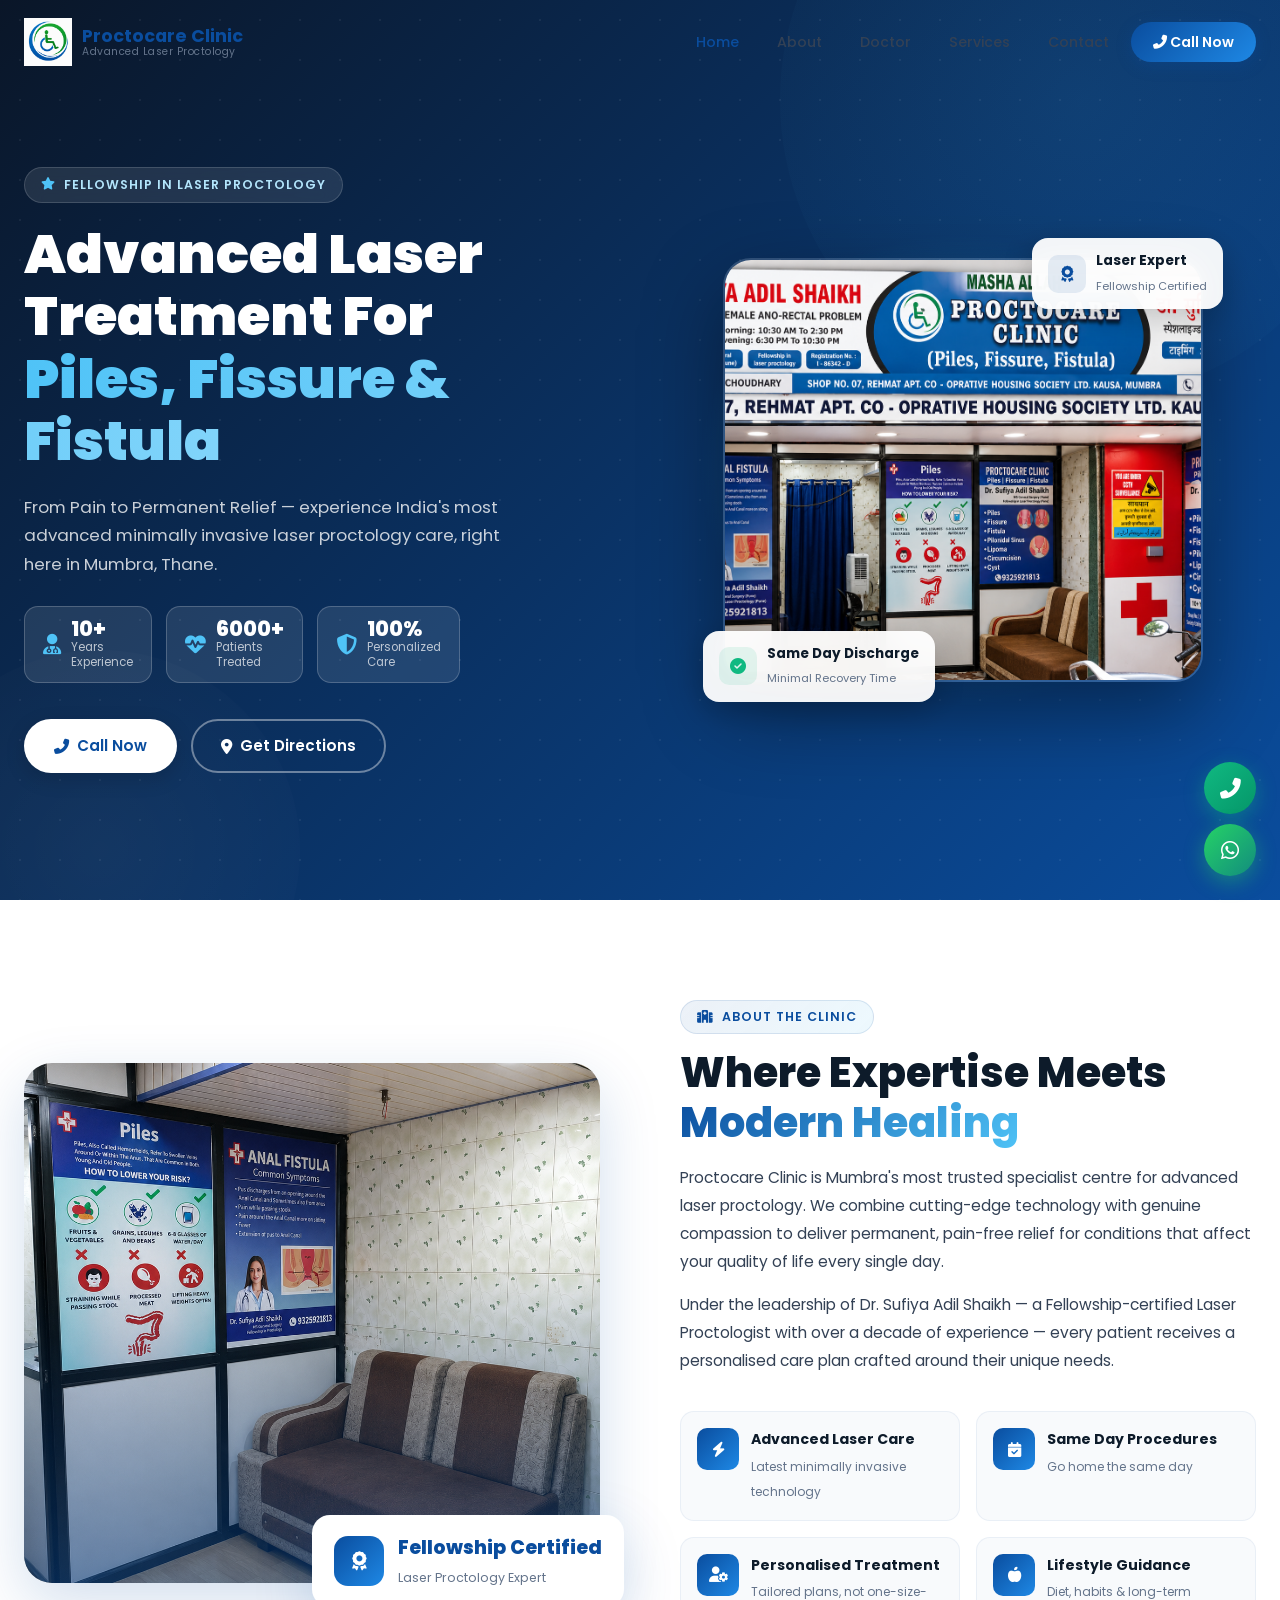
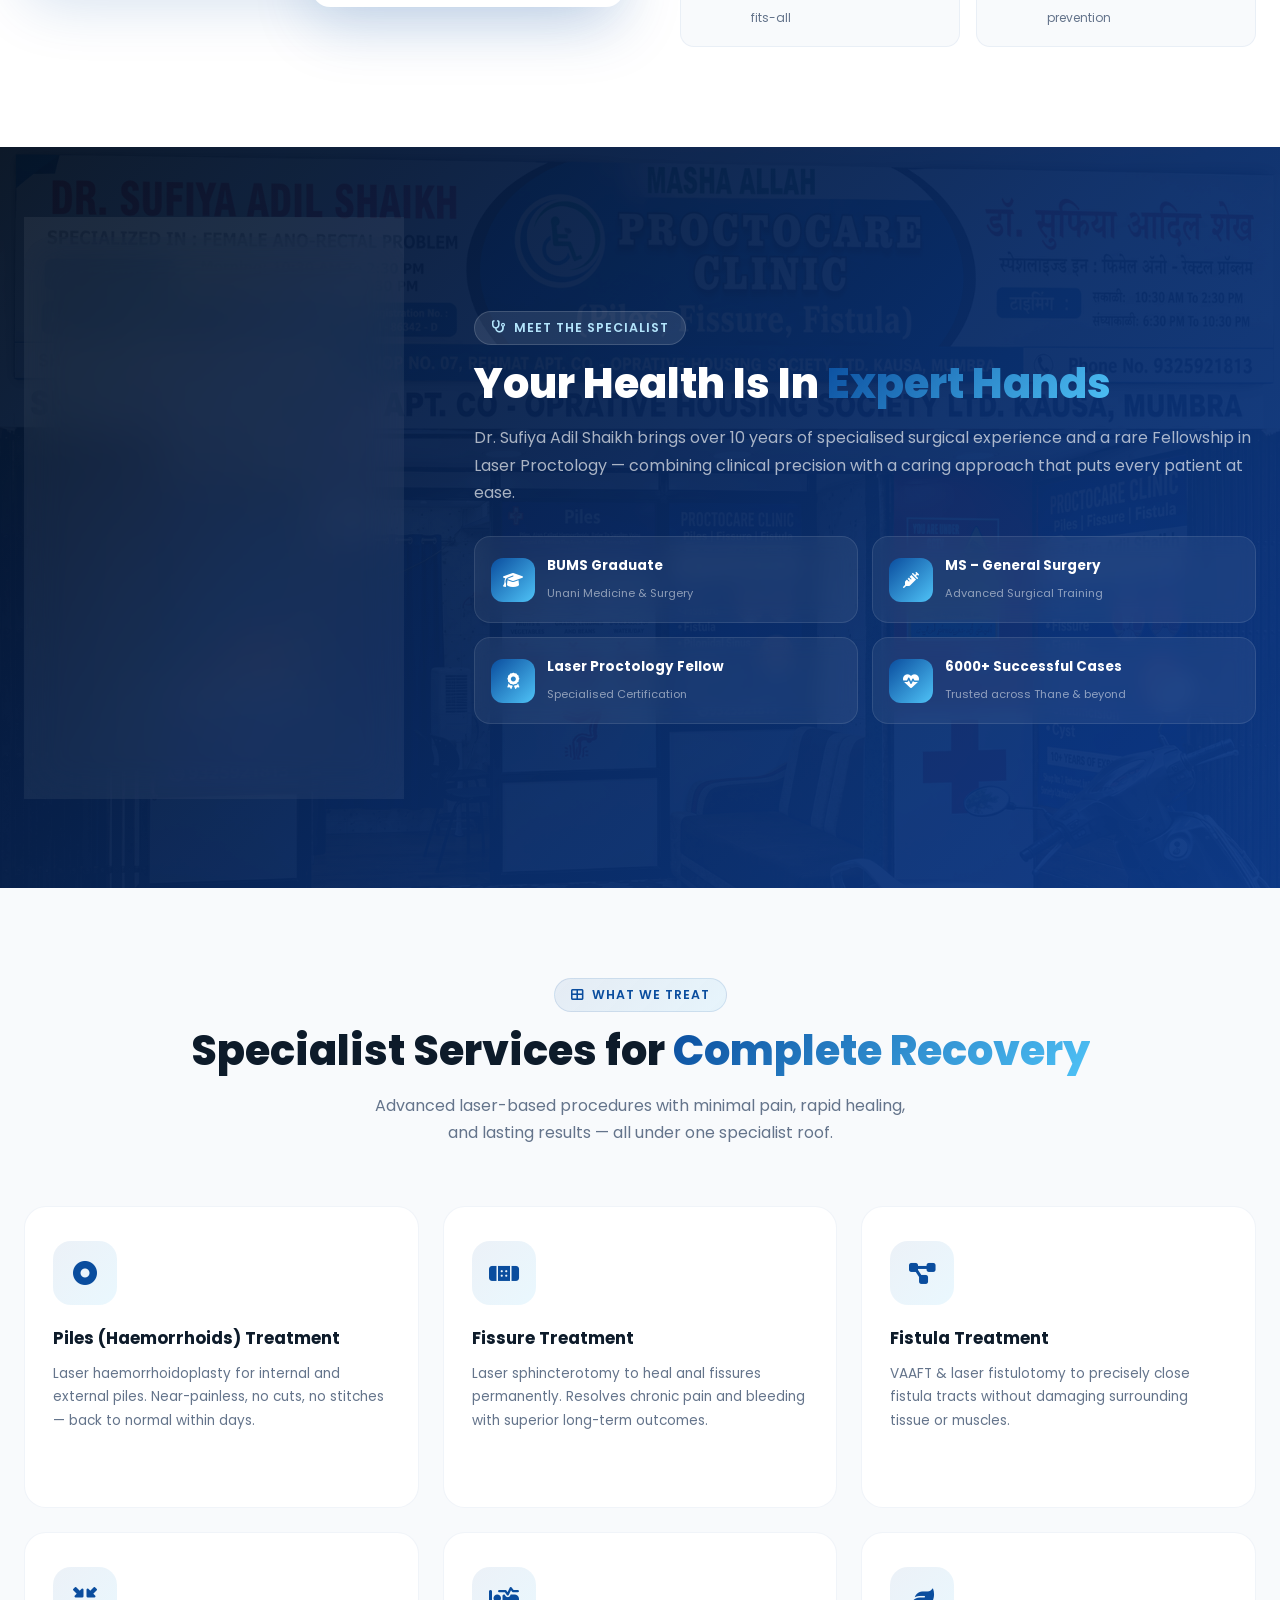
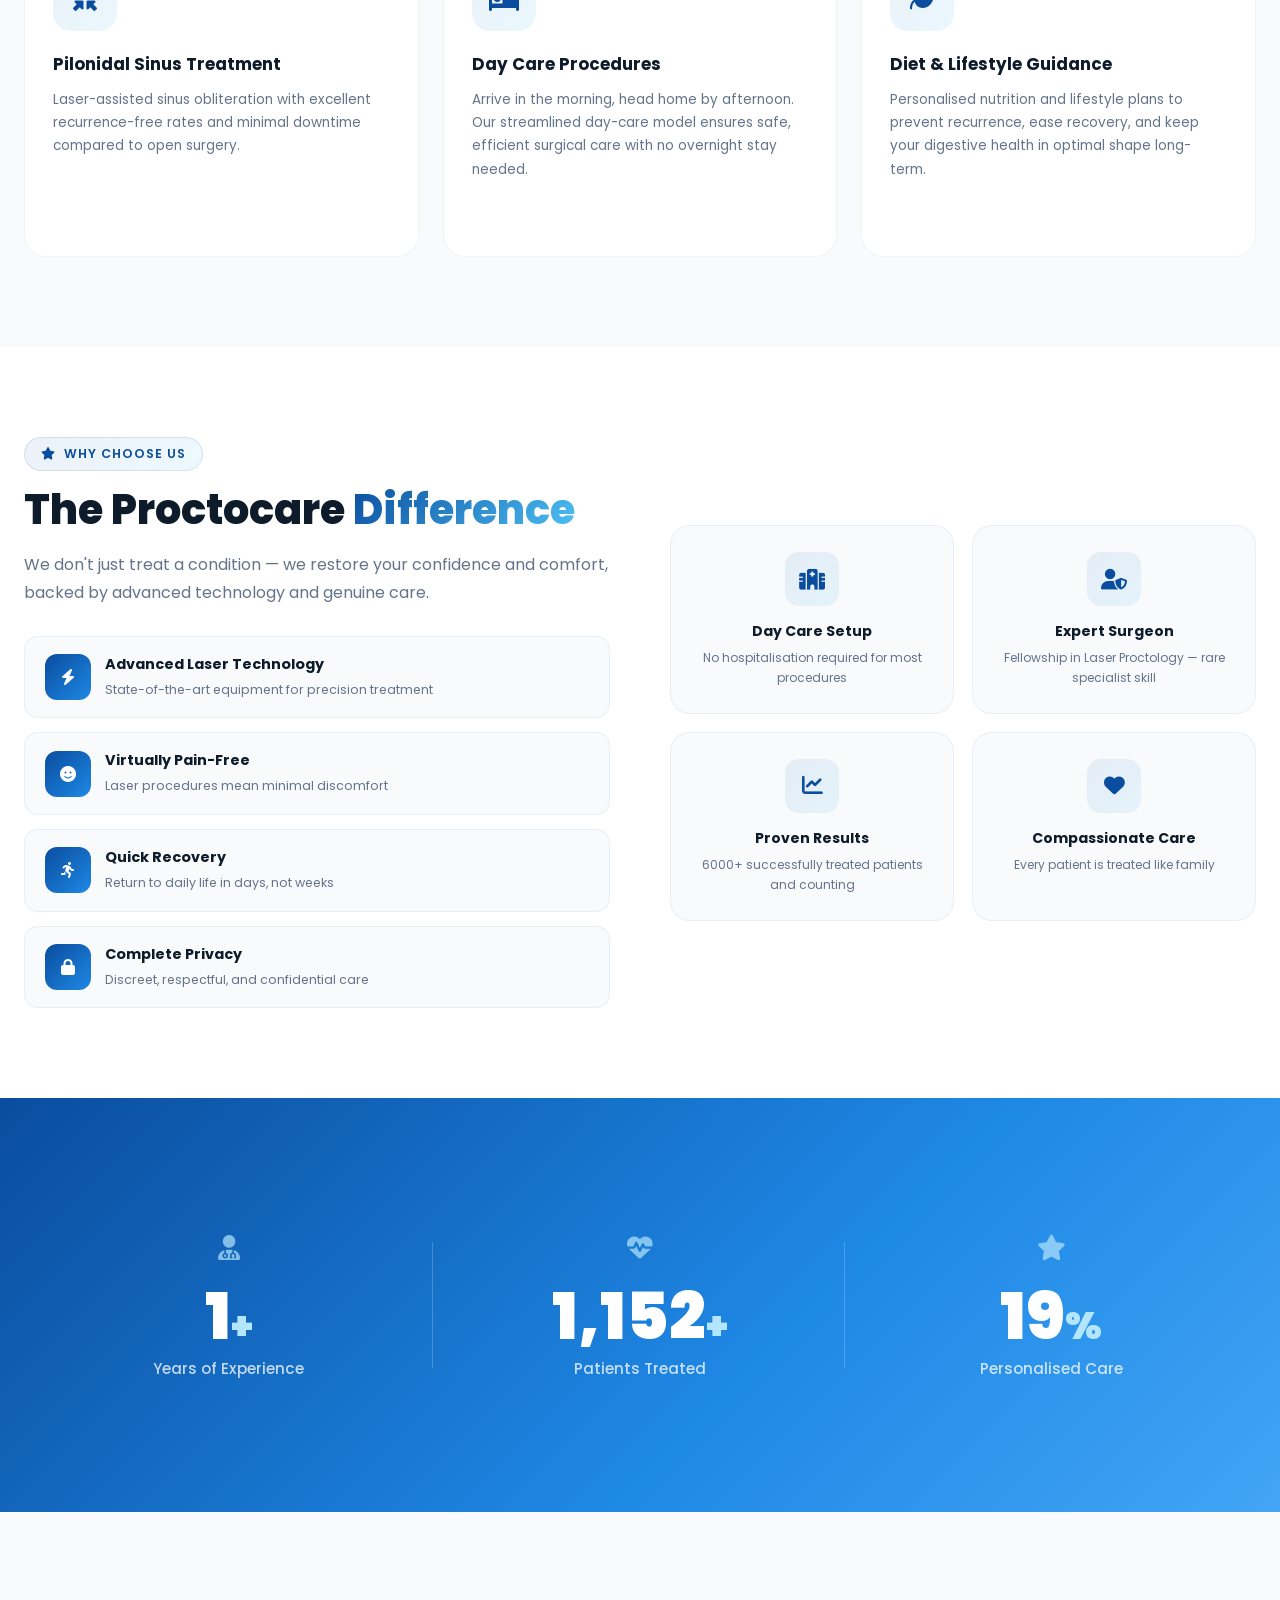
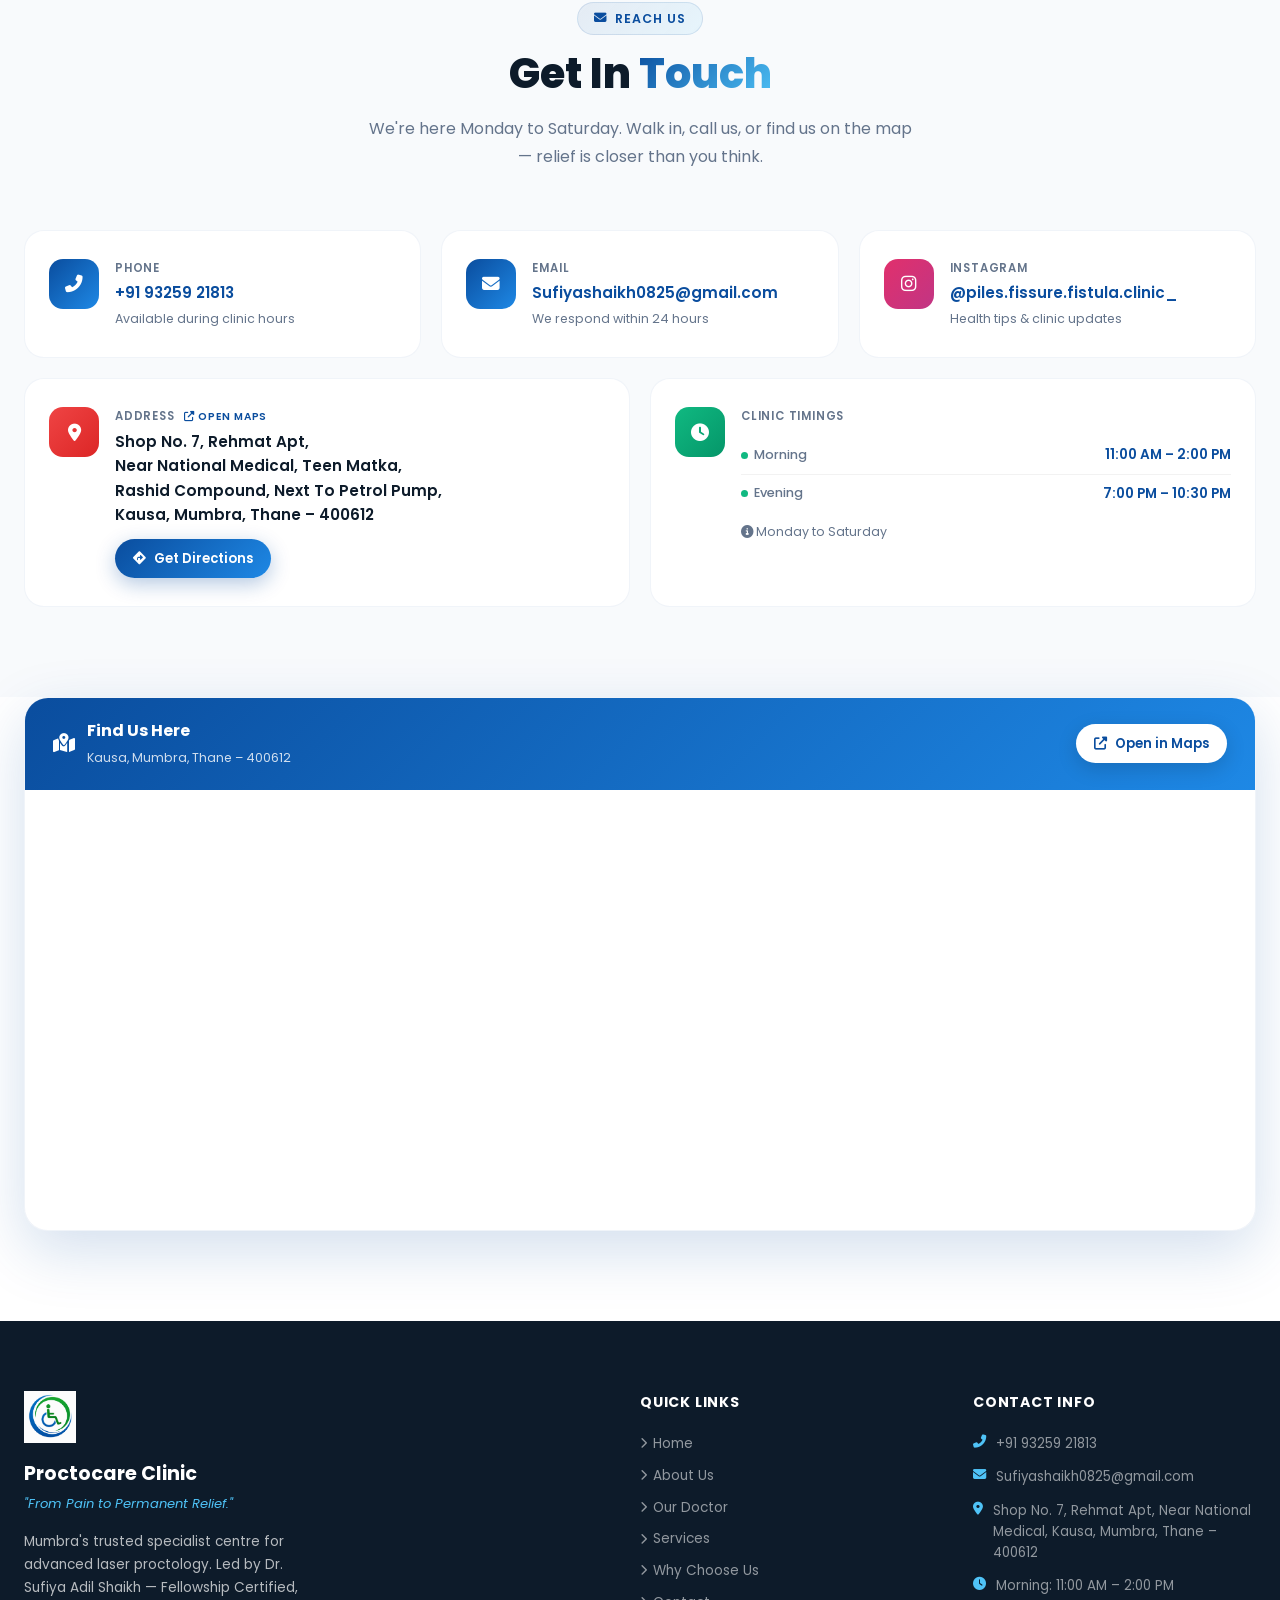
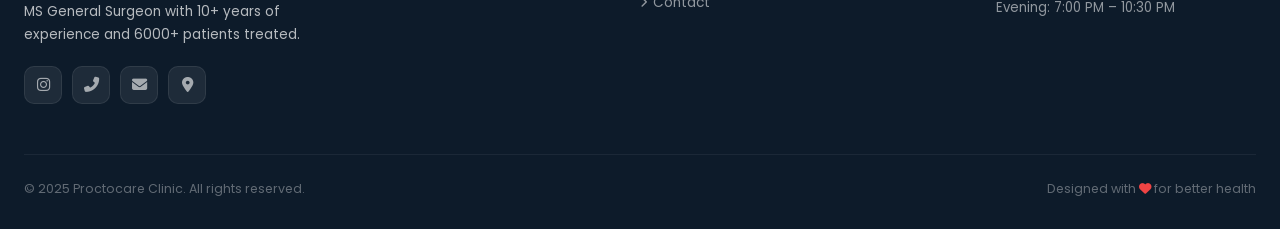
==== commit b7262f6e: "Add files via upload" ====
--- a/index.html
+++ b/index.html
@@ -3,470 +3,2055 @@
 <head>
   <meta charset="UTF-8" />
   <meta name="viewport" content="width=device-width, initial-scale=1.0" />
-  <title>Proctocare Clinic — From Pain to Permanent Relief</title>
-  <link rel="stylesheet" href="style.css" />
-  <link rel="preconnect" href="https://fonts.googleapis.com" />
-  <link rel="preconnect" href="https://fonts.gstatic.com" crossorigin />
-  <link href="https://fonts.googleapis.com/css2?family=Cormorant+Garamond:ital,wght@0,300;0,400;0,500;0,600;0,700;1,300;1,400&family=DM+Sans:wght@300;400;500;600&family=Cinzel:wght@400;600&display=swap" rel="stylesheet" />
+  <title>Proctocare Clinic – Advanced Laser Treatment for Piles, Fissure & Fistula | Dr. Sufiya Adil Shaikh</title>
+  <meta name="description" content="Proctocare Clinic offers advanced laser treatment for Piles, Fissure, Fistula & Pilonidal Sinus in Mumbra, Thane. Led by Dr. Sufiya Adil Shaikh – Fellowship in Laser Proctology, 10+ years, 6000+ patients." />
+  <meta property="og:title" content="Proctocare Clinic – From Pain to Permanent Relief" />
+  <meta property="og:description" content="Advanced laser proctology clinic in Mumbra, Thane. Dr. Sufiya Adil Shaikh – MS General Surgeon, Fellowship in Laser Proctology." />
+  <meta property="og:type" content="website" />
+  <link rel="icon" href="logo.png" />
+
+  <!-- Fonts & Icons -->
+  <link href="https://fonts.googleapis.com/css2?family=Poppins:wght@300;400;500;600;700;800;900&display=swap" rel="stylesheet" />
+  <link rel="stylesheet" href="https://cdnjs.cloudflare.com/ajax/libs/font-awesome/6.5.0/css/all.min.css" />
+
+  <!-- Schema.org Structured Data -->
+  <script type="application/ld+json">
+  {
+    "@context": "https://schema.org",
+    "@type": "MedicalClinic",
+    "name": "Proctocare Clinic",
+    "description": "Advanced laser treatment for Piles, Fissure, Fistula and Pilonidal Sinus",
+    "url": "",
+    "telephone": "+919325921813",
+    "email": "Sufiyashaikh0825@gmail.com",
+    "address": {
+      "@type": "PostalAddress",
+      "streetAddress": "Shop No. 7, Rehmat Apt, Near National Medical, Teen Matka, Rashid Compound, Next To Petrol Pump, Kausa, Mumbra",
+      "addressLocality": "Thane",
+      "postalCode": "400612",
+      "addressCountry": "IN"
+    },
+    "openingHours": ["Mo-Sa 11:00-14:00", "Mo-Sa 19:00-22:30"],
+    "medicalSpecialty": "Proctology"
+  }
+  </script>
+
+  <style>
+    :root {
+      --primary: #0A4D9E;
+      --secondary: #1E88E5;
+      --accent: #4FC3F7;
+      --accent-light: #B3E5FC;
+      --bg: #F8FAFC;
+      --bg-dark: #0D1B2A;
+      --white: #ffffff;
+      --text-dark: #0D1B2A;
+      --text-mid: #334155;
+      --text-light: #64748B;
+      --glass: rgba(255,255,255,0.12);
+      --glass-border: rgba(255,255,255,0.25);
+      --shadow-sm: 0 2px 12px rgba(10,77,158,0.08);
+      --shadow-md: 0 8px 32px rgba(10,77,158,0.14);
+      --shadow-lg: 0 20px 60px rgba(10,77,158,0.18);
+      --radius: 20px;
+      --radius-sm: 12px;
+      --transition: 0.35s cubic-bezier(0.4,0,0.2,1);
+    }
+
+    *, *::before, *::after { box-sizing: border-box; margin: 0; padding: 0; }
+
+    html { scroll-behavior: smooth; }
+
+    body {
+      font-family: 'Poppins', sans-serif;
+      background: var(--bg);
+      color: var(--text-dark);
+      overflow-x: hidden;
+      line-height: 1.6;
+    }
+
+    img { max-width: 100%; display: block; }
+    a { text-decoration: none; color: inherit; }
+
+    /* ── ANIMATIONS ── */
+    @keyframes float {
+      0%,100% { transform: translateY(0); }
+      50% { transform: translateY(-14px); }
+    }
+    @keyframes floatSlow {
+      0%,100% { transform: translateY(0) rotate(0deg); }
+      50% { transform: translateY(-8px) rotate(3deg); }
+    }
+    @keyframes pulseGlow {
+      0%,100% { box-shadow: 0 0 30px rgba(79,195,247,0.3); }
+      50% { box-shadow: 0 0 60px rgba(79,195,247,0.6); }
+    }
+    @keyframes gradientShift {
+      0% { background-position: 0% 50%; }
+      50% { background-position: 100% 50%; }
+      100% { background-position: 0% 50%; }
+    }
+    @keyframes slideUp {
+      from { opacity: 0; transform: translateY(40px); }
+      to { opacity: 1; transform: translateY(0); }
+    }
+    @keyframes fadeIn {
+      from { opacity: 0; }
+      to { opacity: 1; }
+    }
+    @keyframes spin {
+      from { transform: rotate(0deg); }
+      to { transform: rotate(360deg); }
+    }
+    @keyframes counterUp {
+      from { opacity: 0; transform: translateY(20px); }
+      to { opacity: 1; transform: translateY(0); }
+    }
+    @keyframes shimmer {
+      0% { background-position: -200% 0; }
+      100% { background-position: 200% 0; }
+    }
+    @keyframes morphBg {
+      0%,100% { border-radius: 60% 40% 30% 70% / 60% 30% 70% 40%; }
+      50% { border-radius: 30% 60% 70% 40% / 50% 60% 30% 60%; }
+    }
+
+    /* Reveal animations */
+    .reveal {
+      opacity: 0;
+      transform: translateY(40px);
+      transition: opacity 0.7s ease, transform 0.7s ease;
+    }
+    .reveal.visible {
+      opacity: 1;
+      transform: translateY(0);
+    }
+    .reveal-left {
+      opacity: 0;
+      transform: translateX(-40px);
+      transition: opacity 0.7s ease, transform 0.7s ease;
+    }
+    .reveal-left.visible {
+      opacity: 1;
+      transform: translateX(0);
+    }
+    .reveal-right {
+      opacity: 0;
+      transform: translateX(40px);
+      transition: opacity 0.7s ease, transform 0.7s ease;
+    }
+    .reveal-right.visible {
+      opacity: 1;
+      transform: translateX(0);
+    }
+
+    /* ── NAVBAR ── */
+    #navbar {
+      position: fixed;
+      top: 0; left: 0; right: 0;
+      z-index: 1000;
+      padding: 18px 0;
+      transition: all var(--transition);
+    }
+    #navbar.scrolled {
+      background: rgba(255,255,255,0.92);
+      backdrop-filter: blur(20px);
+      -webkit-backdrop-filter: blur(20px);
+      border-bottom: 1px solid rgba(10,77,158,0.08);
+      padding: 10px 0;
+      box-shadow: 0 4px 30px rgba(10,77,158,0.08);
+    }
+    .nav-container {
+      max-width: 1280px;
+      margin: 0 auto;
+      padding: 0 24px;
+      display: flex;
+      align-items: center;
+      justify-content: space-between;
+      gap: 20px;
+    }
+    .nav-logo {
+      display: flex;
+      align-items: center;
+      gap: 10px;
+    }
+    .nav-logo img {
+      height: 48px;
+      width: auto;
+      object-fit: contain;
+    }
+    .nav-logo-text {
+      display: flex;
+      flex-direction: column;
+      line-height: 1.1;
+    }
+    .nav-logo-text span:first-child {
+      font-size: 1.1rem;
+      font-weight: 700;
+      color: var(--primary);
+    }
+    .nav-logo-text span:last-child {
+      font-size: 0.65rem;
+      font-weight: 400;
+      color: var(--text-light);
+      letter-spacing: 0.5px;
+    }
+    .nav-links {
+      display: flex;
+      align-items: center;
+      gap: 6px;
+      list-style: none;
+    }
+    .nav-links a {
+      padding: 8px 16px;
+      font-size: 0.88rem;
+      font-weight: 500;
+      color: var(--text-mid);
+      border-radius: 50px;
+      transition: all var(--transition);
+      position: relative;
+    }
+    .nav-links a::after {
+      content: '';
+      position: absolute;
+      bottom: 4px; left: 50%;
+      width: 0; height: 2px;
+      background: var(--secondary);
+      border-radius: 2px;
+      transform: translateX(-50%);
+      transition: width var(--transition);
+    }
+    .nav-links a:hover { color: var(--primary); }
+    .nav-links a:hover::after { width: 60%; }
+    .nav-cta {
+      background: linear-gradient(135deg, var(--primary), var(--secondary));
+      color: var(--white) !important;
+      padding: 10px 22px !important;
+      border-radius: 50px !important;
+      font-weight: 600 !important;
+      box-shadow: 0 4px 15px rgba(10,77,158,0.3);
+    }
+    .nav-cta:hover {
+      transform: translateY(-2px);
+      box-shadow: 0 8px 25px rgba(10,77,158,0.4) !important;
+    }
+    .nav-cta::after { display: none !important; }
+
+    /* Hamburger */
+    .hamburger {
+      display: none;
+      flex-direction: column;
+      gap: 5px;
+      cursor: pointer;
+      padding: 6px;
+      background: none;
+      border: none;
+      z-index: 1001;
+    }
+    .hamburger span {
+      display: block;
+      width: 24px; height: 2.5px;
+      background: var(--primary);
+      border-radius: 2px;
+      transition: all var(--transition);
+    }
+    .hamburger.open span:nth-child(1) { transform: translateY(7px) rotate(45deg); }
+    .hamburger.open span:nth-child(2) { opacity: 0; }
+    .hamburger.open span:nth-child(3) { transform: translateY(-7px) rotate(-45deg); }
+
+    /* Mobile nav overlay */
+    .mobile-nav {
+      position: fixed;
+      inset: 0;
+      background: rgba(255,255,255,0.98);
+      backdrop-filter: blur(20px);
+      z-index: 999;
+      display: flex;
+      flex-direction: column;
+      align-items: center;
+      justify-content: center;
+      gap: 12px;
+      transform: translateX(100%);
+      transition: transform var(--transition);
+    }
+    .mobile-nav.open { transform: translateX(0); }
+    .mobile-nav a {
+      font-size: 1.5rem;
+      font-weight: 600;
+      color: var(--text-dark);
+      padding: 12px 40px;
+      border-radius: 12px;
+      transition: all var(--transition);
+    }
+    .mobile-nav a:hover { background: var(--bg); color: var(--primary); }
+    .mobile-nav .mobile-cta {
+      background: linear-gradient(135deg, var(--primary), var(--secondary));
+      color: white !important;
+      margin-top: 16px;
+    }
+
+    /* ── BUTTONS ── */
+    .btn-primary {
+      display: inline-flex;
+      align-items: center;
+      gap: 8px;
+      background: linear-gradient(135deg, var(--primary), var(--secondary));
+      color: var(--white);
+      padding: 14px 30px;
+      border-radius: 50px;
+      font-size: 0.95rem;
+      font-weight: 600;
+      border: none;
+      cursor: pointer;
+      transition: all var(--transition);
+      box-shadow: 0 6px 20px rgba(10,77,158,0.3);
+      white-space: nowrap;
+    }
+    .btn-primary:hover {
+      transform: translateY(-3px);
+      box-shadow: 0 12px 30px rgba(10,77,158,0.4);
+    }
+    .btn-outline {
+      display: inline-flex;
+      align-items: center;
+      gap: 8px;
+      background: transparent;
+      color: var(--primary);
+      padding: 13px 28px;
+      border-radius: 50px;
+      font-size: 0.95rem;
+      font-weight: 600;
+      border: 2px solid var(--primary);
+      cursor: pointer;
+      transition: all var(--transition);
+      white-space: nowrap;
+    }
+    .btn-outline:hover {
+      background: var(--primary);
+      color: white;
+      transform: translateY(-3px);
+      box-shadow: 0 8px 25px rgba(10,77,158,0.25);
+    }
+    .btn-white {
+      display: inline-flex;
+      align-items: center;
+      gap: 8px;
+      background: white;
+      color: var(--primary);
+      padding: 14px 30px;
+      border-radius: 50px;
+      font-size: 0.95rem;
+      font-weight: 600;
+      cursor: pointer;
+      transition: all var(--transition);
+      box-shadow: 0 6px 20px rgba(0,0,0,0.15);
+      border: none;
+      white-space: nowrap;
+    }
+    .btn-white:hover {
+      transform: translateY(-3px);
+      box-shadow: 0 12px 30px rgba(0,0,0,0.2);
+    }
+
+    /* ── SECTION HELPERS ── */
+    section { padding: 90px 0; }
+    .container {
+      max-width: 1280px;
+      margin: 0 auto;
+      padding: 0 24px;
+    }
+    .section-label {
+      display: inline-flex;
+      align-items: center;
+      gap: 8px;
+      background: linear-gradient(135deg, rgba(10,77,158,0.08), rgba(79,195,247,0.1));
+      color: var(--primary);
+      padding: 6px 16px;
+      border-radius: 50px;
+      font-size: 0.78rem;
+      font-weight: 600;
+      letter-spacing: 1px;
+      text-transform: uppercase;
+      margin-bottom: 14px;
+      border: 1px solid rgba(10,77,158,0.12);
+    }
+    .section-title {
+      font-size: clamp(1.8rem, 3.5vw, 2.6rem);
+      font-weight: 800;
+      color: var(--text-dark);
+      line-height: 1.2;
+      margin-bottom: 16px;
+    }
+    .section-title span {
+      background: linear-gradient(135deg, var(--primary), var(--accent));
+      -webkit-background-clip: text;
+      -webkit-text-fill-color: transparent;
+      background-clip: text;
+    }
+    .section-subtitle {
+      font-size: 1rem;
+      color: var(--text-light);
+      max-width: 560px;
+      line-height: 1.7;
+    }
+
+    /* ── HERO ── */
+    #hero {
+      min-height: 100vh;
+      background: linear-gradient(135deg, #0A1628 0%, #0A4D9E 50%, #1565C0 100%);
+      background-size: 200% 200%;
+      animation: gradientShift 8s ease infinite;
+      display: flex;
+      align-items: center;
+      position: relative;
+      overflow: hidden;
+      padding-top: 100px;
+      padding-bottom: 60px;
+    }
+    .hero-bg-shapes {
+      position: absolute;
+      inset: 0;
+      overflow: hidden;
+      pointer-events: none;
+    }
+    .hero-shape {
+      position: absolute;
+      border-radius: 50%;
+      opacity: 0.08;
+    }
+    .hero-shape-1 {
+      width: 600px; height: 600px;
+      background: radial-gradient(circle, var(--accent), transparent);
+      top: -200px; right: -100px;
+      animation: morphBg 8s ease-in-out infinite;
+    }
+    .hero-shape-2 {
+      width: 400px; height: 400px;
+      background: radial-gradient(circle, #fff, transparent);
+      bottom: -150px; left: -100px;
+      opacity: 0.04;
+    }
+    .hero-dots {
+      position: absolute;
+      inset: 0;
+      background-image: radial-gradient(rgba(255,255,255,0.06) 1px, transparent 1px);
+      background-size: 40px 40px;
+    }
+    .hero-grid {
+      display: grid;
+      grid-template-columns: 1fr 1fr;
+      align-items: center;
+      gap: 60px;
+      position: relative;
+      z-index: 1;
+    }
+    .hero-label {
+      display: inline-flex;
+      align-items: center;
+      gap: 8px;
+      background: rgba(255,255,255,0.1);
+      backdrop-filter: blur(10px);
+      color: var(--accent-light);
+      padding: 7px 16px;
+      border-radius: 50px;
+      font-size: 0.78rem;
+      font-weight: 600;
+      letter-spacing: 1px;
+      text-transform: uppercase;
+      margin-bottom: 20px;
+      border: 1px solid rgba(255,255,255,0.15);
+      animation: slideUp 0.6s ease both;
+    }
+    .hero-label i { color: var(--accent); }
+    .hero-title {
+      font-size: clamp(2rem, 4.5vw, 3.4rem);
+      font-weight: 900;
+      color: white;
+      line-height: 1.15;
+      margin-bottom: 20px;
+      animation: slideUp 0.6s 0.1s ease both;
+    }
+    .hero-title .highlight {
+      background: linear-gradient(90deg, var(--accent), #81D4FA);
+      -webkit-background-clip: text;
+      -webkit-text-fill-color: transparent;
+      background-clip: text;
+    }
+    .hero-sub {
+      font-size: 1.05rem;
+      color: rgba(255,255,255,0.78);
+      margin-bottom: 28px;
+      line-height: 1.7;
+      max-width: 480px;
+      animation: slideUp 0.6s 0.2s ease both;
+    }
+    .hero-badges {
+      display: flex;
+      gap: 14px;
+      flex-wrap: wrap;
+      margin-bottom: 36px;
+      animation: slideUp 0.6s 0.3s ease both;
+    }
+    .hero-badge {
+      display: flex;
+      align-items: center;
+      gap: 10px;
+      background: rgba(255,255,255,0.1);
+      backdrop-filter: blur(10px);
+      border: 1px solid rgba(255,255,255,0.2);
+      border-radius: 14px;
+      padding: 12px 18px;
+      color: white;
+    }
+    .hero-badge i {
+      font-size: 1.3rem;
+      color: var(--accent);
+    }
+    .hero-badge .badge-num {
+      font-size: 1.3rem;
+      font-weight: 800;
+      line-height: 1;
+    }
+    .hero-badge .badge-label {
+      font-size: 0.72rem;
+      color: rgba(255,255,255,0.7);
+      line-height: 1.3;
+    }
+    .hero-btns {
+      display: flex;
+      gap: 14px;
+      flex-wrap: wrap;
+      animation: slideUp 0.6s 0.4s ease both;
+    }
+
+    /* Hero image side */
+    .hero-visual {
+      position: relative;
+      display: flex;
+      justify-content: center;
+      align-items: center;
+      animation: slideUp 0.7s 0.2s ease both;
+    }
+    .hero-img-frame {
+      position: relative;
+      width: 100%;
+      max-width: 480px;
+      margin: 0 auto;
+    }
+    .hero-img-glow {
+      position: absolute;
+      inset: -30px;
+      background: radial-gradient(ellipse, rgba(79,195,247,0.35) 0%, transparent 70%);
+      border-radius: 50%;
+      animation: pulseGlow 3s ease-in-out infinite;
+      pointer-events: none;
+    }
+    .hero-img-main {
+      width: 100%;
+      border-radius: 28px;
+      overflow: hidden;
+      position: relative;
+      z-index: 2;
+      border: 2px solid rgba(255,255,255,0.15);
+      box-shadow: 0 30px 80px rgba(0,0,0,0.4);
+      animation: float 6s ease-in-out infinite;
+    }
+    .hero-img-main img {
+      width: 100%;
+      height: 420px;
+      object-fit: cover;
+      display: block;
+    }
+    .hero-img-badge-1, .hero-img-badge-2 {
+      position: absolute;
+      background: rgba(255,255,255,0.95);
+      backdrop-filter: blur(16px);
+      border-radius: 16px;
+      padding: 12px 16px;
+      display: flex;
+      align-items: center;
+      gap: 10px;
+      box-shadow: 0 8px 30px rgba(0,0,0,0.2);
+      z-index: 3;
+      animation: floatSlow 4s ease-in-out infinite;
+    }
+    .hero-img-badge-1 {
+      bottom: -20px; left: -20px;
+      animation-delay: 0.5s;
+    }
+    .hero-img-badge-2 {
+      top: -20px; right: -20px;
+      animation-delay: 1s;
+    }
+    .badge-icon {
+      width: 38px; height: 38px;
+      border-radius: 10px;
+      display: flex;
+      align-items: center;
+      justify-content: center;
+      font-size: 1rem;
+    }
+    .badge-icon.green { background: rgba(16,185,129,0.1); color: #10B981; }
+    .badge-icon.blue { background: rgba(10,77,158,0.1); color: var(--primary); }
+    .badge-text strong {
+      display: block;
+      font-size: 0.85rem;
+      font-weight: 700;
+      color: var(--text-dark);
+    }
+    .badge-text small {
+      font-size: 0.7rem;
+      color: var(--text-light);
+    }
+
+    /* ── ABOUT ── */
+    #about {
+      background: var(--white);
+      padding: 100px 0;
+    }
+    .about-grid {
+      display: grid;
+      grid-template-columns: 1fr 1fr;
+      gap: 80px;
+      align-items: center;
+    }
+    .about-img-wrap {
+      position: relative;
+    }
+    .about-img-outer {
+      border-radius: 28px;
+      overflow: hidden;
+      box-shadow: var(--shadow-lg);
+      position: relative;
+    }
+    .about-img-outer img {
+      width: 100%;
+      height: 520px;
+      object-fit: cover;
+      display: block;
+      transition: transform 0.6s ease;
+    }
+    .about-img-outer:hover img { transform: scale(1.04); }
+    .about-img-overlay {
+      position: absolute;
+      inset: 0;
+      background: linear-gradient(to top, rgba(10,77,158,0.5) 0%, transparent 60%);
+    }
+    .about-floating-card {
+      position: absolute;
+      bottom: -24px; right: -24px;
+      background: white;
+      border-radius: 18px;
+      padding: 18px 22px;
+      box-shadow: var(--shadow-lg);
+      display: flex;
+      align-items: center;
+      gap: 14px;
+      min-width: 200px;
+    }
+    .about-floating-icon {
+      width: 50px; height: 50px;
+      border-radius: 14px;
+      background: linear-gradient(135deg, var(--primary), var(--secondary));
+      display: flex; align-items: center; justify-content: center;
+      font-size: 1.2rem;
+      color: white;
+      flex-shrink: 0;
+    }
+    .about-floating-text strong {
+      display: block;
+      font-size: 1.2rem;
+      font-weight: 800;
+      color: var(--primary);
+    }
+    .about-floating-text span {
+      font-size: 0.78rem;
+      color: var(--text-light);
+    }
+    .about-features {
+      margin-top: 36px;
+      display: grid;
+      grid-template-columns: 1fr 1fr;
+      gap: 16px;
+    }
+    .about-feature {
+      display: flex;
+      align-items: flex-start;
+      gap: 12px;
+      padding: 16px;
+      border-radius: 14px;
+      background: var(--bg);
+      border: 1px solid rgba(10,77,158,0.06);
+      transition: all var(--transition);
+    }
+    .about-feature:hover {
+      background: linear-gradient(135deg, rgba(10,77,158,0.04), rgba(79,195,247,0.06));
+      border-color: rgba(10,77,158,0.12);
+      transform: translateY(-2px);
+      box-shadow: var(--shadow-sm);
+    }
+    .about-feature-icon {
+      width: 42px; height: 42px;
+      border-radius: 10px;
+      background: linear-gradient(135deg, var(--primary), var(--secondary));
+      display: flex; align-items: center; justify-content: center;
+      font-size: 0.95rem;
+      color: white;
+      flex-shrink: 0;
+    }
+    .about-feature-text strong {
+      display: block;
+      font-size: 0.88rem;
+      font-weight: 700;
+      color: var(--text-dark);
+      margin-bottom: 2px;
+    }
+    .about-feature-text span {
+      font-size: 0.75rem;
+      color: var(--text-light);
+    }
+    .about-para {
+      font-size: 0.97rem;
+      color: var(--text-mid);
+      line-height: 1.8;
+      margin-bottom: 16px;
+    }
+
+    /* ── DOCTOR ── */
+    #doctor {
+      background: linear-gradient(135deg, #051122 0%, #0A2D6A 60%, #0D3B8A 100%);
+      position: relative;
+      overflow: hidden;
+    }
+    .doctor-bg-overlay {
+      position: absolute;
+      inset: 0;
+      background: url('clinic1.png') center/cover no-repeat;
+      opacity: 0.04;
+      pointer-events: none;
+    }
+    .doctor-grid {
+      display: grid;
+      grid-template-columns: 380px 1fr;
+      gap: 70px;
+      align-items: center;
+      position: relative;
+      z-index: 1;
+    }
+    .doctor-card {
+      background: rgba(255,255,255,0.06);
+      backdrop-filter: blur(20px);
+      -webkit-backdrop-filter: blur(20px);
+      border: 1px solid rgba(255,255,255,0.12);
+      border-radius: 28px;
+      padding: 40px 32px;
+      text-align: center;
+      animation: float 7s ease-in-out infinite;
+    }
+    .doctor-avatar {
+      width: 130px; height: 130px;
+      border-radius: 50%;
+      background: linear-gradient(135deg, var(--accent), var(--secondary));
+      display: flex; align-items: center; justify-content: center;
+      margin: 0 auto 20px;
+      font-size: 3.5rem;
+      color: white;
+      border: 4px solid rgba(255,255,255,0.2);
+      box-shadow: 0 0 40px rgba(79,195,247,0.4);
+    }
+    .doctor-name {
+      font-size: 1.35rem;
+      font-weight: 800;
+      color: white;
+      margin-bottom: 6px;
+    }
+    .doctor-qual {
+      font-size: 0.82rem;
+      color: rgba(255,255,255,0.65);
+      margin-bottom: 4px;
+    }
+    .doctor-fellow {
+      display: inline-flex;
+      align-items: center;
+      gap: 6px;
+      background: linear-gradient(135deg, var(--accent), var(--secondary));
+      color: white;
+      padding: 5px 14px;
+      border-radius: 50px;
+      font-size: 0.72rem;
+      font-weight: 600;
+      margin: 10px 0 20px;
+    }
+    .doctor-stats-mini {
+      display: grid;
+      grid-template-columns: 1fr 1fr;
+      gap: 10px;
+      margin-top: 20px;
+    }
+    .dstat {
+      background: rgba(255,255,255,0.08);
+      border-radius: 14px;
+      padding: 14px 10px;
+      border: 1px solid rgba(255,255,255,0.08);
+    }
+    .dstat-num {
+      font-size: 1.5rem;
+      font-weight: 900;
+      color: var(--accent);
+    }
+    .dstat-label {
+      font-size: 0.68rem;
+      color: rgba(255,255,255,0.55);
+      margin-top: 2px;
+    }
+    .doctor-content .section-title { color: white; }
+    .doctor-content .section-subtitle { color: rgba(255,255,255,0.65); max-width: 100%; }
+    .doctor-creds {
+      display: grid;
+      grid-template-columns: 1fr 1fr;
+      gap: 14px;
+      margin-top: 30px;
+    }
+    .doctor-cred-card {
+      background: rgba(255,255,255,0.06);
+      backdrop-filter: blur(10px);
+      border: 1px solid rgba(255,255,255,0.1);
+      border-radius: 16px;
+      padding: 18px 16px;
+      display: flex;
+      align-items: center;
+      gap: 12px;
+      transition: all var(--transition);
+    }
+    .doctor-cred-card:hover {
+      background: rgba(255,255,255,0.1);
+      border-color: rgba(79,195,247,0.3);
+      transform: translateY(-3px);
+    }
+    .cred-icon {
+      width: 44px; height: 44px;
+      border-radius: 12px;
+      background: linear-gradient(135deg, var(--primary), var(--accent));
+      display: flex; align-items: center; justify-content: center;
+      font-size: 1rem;
+      color: white;
+      flex-shrink: 0;
+    }
+    .cred-text strong {
+      display: block;
+      font-size: 0.84rem;
+      font-weight: 700;
+      color: white;
+      margin-bottom: 2px;
+    }
+    .cred-text span {
+      font-size: 0.7rem;
+      color: rgba(255,255,255,0.5);
+    }
+
+    /* ── SERVICES ── */
+    #services {
+      background: var(--bg);
+    }
+    .services-header { text-align: center; margin-bottom: 60px; }
+    .services-header .section-subtitle { margin: 0 auto; }
+    .services-grid {
+      display: grid;
+      grid-template-columns: repeat(3, 1fr);
+      gap: 24px;
+    }
+    .service-card {
+      background: white;
+      border-radius: 22px;
+      padding: 34px 28px;
+      border: 1px solid rgba(10,77,158,0.06);
+      transition: all var(--transition);
+      position: relative;
+      overflow: hidden;
+      cursor: pointer;
+    }
+    .service-card::before {
+      content: '';
+      position: absolute;
+      inset: 0;
+      background: linear-gradient(135deg, rgba(10,77,158,0.03), rgba(79,195,247,0.05));
+      opacity: 0;
+      transition: opacity var(--transition);
+    }
+    .service-card::after {
+      content: '';
+      position: absolute;
+      bottom: 0; left: 0; right: 0;
+      height: 3px;
+      background: linear-gradient(90deg, var(--primary), var(--accent));
+      transform: scaleX(0);
+      transform-origin: left;
+      transition: transform var(--transition);
+    }
+    .service-card:hover {
+      transform: translateY(-8px);
+      box-shadow: var(--shadow-lg);
+      border-color: rgba(10,77,158,0.12);
+    }
+    .service-card:hover::before { opacity: 1; }
+    .service-card:hover::after { transform: scaleX(1); }
+    .service-icon {
+      width: 64px; height: 64px;
+      border-radius: 18px;
+      background: linear-gradient(135deg, rgba(10,77,158,0.08), rgba(79,195,247,0.12));
+      display: flex; align-items: center; justify-content: center;
+      font-size: 1.5rem;
+      color: var(--primary);
+      margin-bottom: 20px;
+      transition: all var(--transition);
+    }
+    .service-card:hover .service-icon {
+      background: linear-gradient(135deg, var(--primary), var(--secondary));
+      color: white;
+      transform: scale(1.1);
+    }
+    .service-title {
+      font-size: 1.05rem;
+      font-weight: 700;
+      color: var(--text-dark);
+      margin-bottom: 10px;
+    }
+    .service-desc {
+      font-size: 0.85rem;
+      color: var(--text-light);
+      line-height: 1.7;
+    }
+    .service-arrow {
+      margin-top: 20px;
+      color: var(--primary);
+      font-size: 0.85rem;
+      font-weight: 600;
+      display: flex;
+      align-items: center;
+      gap: 6px;
+      opacity: 0;
+      transform: translateX(-10px);
+      transition: all var(--transition);
+    }
+    .service-card:hover .service-arrow {
+      opacity: 1;
+      transform: translateX(0);
+    }
+
+    /* ── WHY CHOOSE US ── */
+    #why {
+      background: white;
+    }
+    .why-grid {
+      display: grid;
+      grid-template-columns: 1fr 1fr;
+      gap: 60px;
+      align-items: center;
+    }
+    .why-left .section-subtitle { max-width: 100%; }
+    .why-features {
+      display: grid;
+      gap: 14px;
+      margin-top: 30px;
+    }
+    .why-feature {
+      display: flex;
+      align-items: center;
+      gap: 14px;
+      padding: 16px 20px;
+      border-radius: 14px;
+      border: 1px solid rgba(10,77,158,0.06);
+      background: var(--bg);
+      transition: all var(--transition);
+    }
+    .why-feature:hover {
+      border-color: rgba(10,77,158,0.15);
+      transform: translateX(6px);
+      box-shadow: var(--shadow-sm);
+    }
+    .why-feature-icon {
+      width: 46px; height: 46px; flex-shrink: 0;
+      border-radius: 12px;
+      background: linear-gradient(135deg, var(--primary), var(--secondary));
+      display: flex; align-items: center; justify-content: center;
+      font-size: 1rem; color: white;
+    }
+    .why-feature-text strong {
+      display: block;
+      font-size: 0.9rem;
+      font-weight: 700;
+      color: var(--text-dark);
+    }
+    .why-feature-text span {
+      font-size: 0.78rem;
+      color: var(--text-light);
+    }
+    .why-right {
+      display: grid;
+      grid-template-columns: 1fr 1fr;
+      gap: 18px;
+    }
+    .why-card {
+      background: var(--bg);
+      border-radius: 20px;
+      padding: 26px 20px;
+      text-align: center;
+      border: 1px solid rgba(10,77,158,0.06);
+      transition: all var(--transition);
+    }
+    .why-card:hover {
+      background: linear-gradient(135deg, var(--primary), var(--secondary));
+      transform: translateY(-6px);
+      box-shadow: 0 16px 40px rgba(10,77,158,0.25);
+    }
+    .why-card:hover .why-card-icon,
+    .why-card:hover .why-card-title,
+    .why-card:hover .why-card-text { color: white !important; }
+    .why-card:hover .why-card-icon-wrap {
+      background: rgba(255,255,255,0.15);
+    }
+    .why-card-icon-wrap {
+      width: 54px; height: 54px;
+      border-radius: 14px;
+      background: linear-gradient(135deg, rgba(10,77,158,0.08), rgba(79,195,247,0.12));
+      display: flex; align-items: center; justify-content: center;
+      margin: 0 auto 14px;
+      transition: all var(--transition);
+    }
+    .why-card-icon { font-size: 1.3rem; color: var(--primary); transition: all var(--transition); }
+    .why-card-title {
+      font-size: 0.88rem; font-weight: 700; color: var(--text-dark);
+      margin-bottom: 6px; transition: all var(--transition);
+    }
+    .why-card-text { font-size: 0.75rem; color: var(--text-light); transition: all var(--transition); }
+
+    /* ── STATS ── */
+    #stats {
+      background: linear-gradient(135deg, var(--primary) 0%, var(--secondary) 60%, #42A5F5 100%);
+      padding: 80px 0;
+    }
+    .stats-grid {
+      display: grid;
+      grid-template-columns: repeat(3, 1fr);
+      gap: 2px;
+    }
+    .stat-item {
+      text-align: center;
+      padding: 50px 30px;
+      position: relative;
+    }
+    .stat-item:not(:last-child)::after {
+      content: '';
+      position: absolute;
+      right: 0; top: 25%; bottom: 25%;
+      width: 1px;
+      background: rgba(255,255,255,0.2);
+    }
+    .stat-num {
+      font-size: clamp(2.8rem, 5vw, 4.5rem);
+      font-weight: 900;
+      color: white;
+      line-height: 1;
+      margin-bottom: 8px;
+    }
+    .stat-suffix {
+      font-size: clamp(1.5rem, 3vw, 2.5rem);
+      color: var(--accent-light);
+    }
+    .stat-label {
+      font-size: 0.95rem;
+      color: rgba(255,255,255,0.75);
+      font-weight: 500;
+    }
+    .stat-icon {
+      font-size: 1.6rem;
+      color: var(--accent-light);
+      margin-bottom: 16px;
+      opacity: 0.7;
+    }
+
+    /* ── CONTACT ── */
+    #contact {
+      background: var(--bg);
+    }
+    .contact-header { text-align: center; margin-bottom: 60px; }
+    .contact-header .section-subtitle { margin: 0 auto; }
+    .contact-grid {
+      display: grid;
+      grid-template-columns: repeat(3, 1fr);
+      gap: 20px;
+      margin-bottom: 20px;
+    }
+    .contact-grid-lower {
+      display: grid;
+      grid-template-columns: 1fr 1fr;
+      gap: 20px;
+    }
+    .contact-card {
+      background: white;
+      border-radius: 20px;
+      padding: 28px 24px;
+      border: 1px solid rgba(10,77,158,0.06);
+      transition: all var(--transition);
+      display: flex;
+      align-items: flex-start;
+      gap: 16px;
+    }
+    .contact-card:hover {
+      transform: translateY(-5px);
+      box-shadow: var(--shadow-md);
+      border-color: rgba(10,77,158,0.12);
+    }
+    .contact-card.clickable { cursor: pointer; }
+    .contact-card-icon {
+      width: 50px; height: 50px; flex-shrink: 0;
+      border-radius: 14px;
+      background: linear-gradient(135deg, var(--primary), var(--secondary));
+      display: flex; align-items: center; justify-content: center;
+      font-size: 1.1rem;
+      color: white;
+    }
+    .contact-card-label {
+      font-size: 0.72rem;
+      font-weight: 600;
+      color: var(--text-light);
+      text-transform: uppercase;
+      letter-spacing: 0.8px;
+      margin-bottom: 4px;
+    }
+    .contact-card-value {
+      font-size: 0.95rem;
+      font-weight: 600;
+      color: var(--text-dark);
+      margin-bottom: 2px;
+    }
+    .contact-card-value a {
+      color: var(--primary);
+    }
+    .contact-card-value a:hover { text-decoration: underline; }
+    .contact-card-sub {
+      font-size: 0.78rem;
+      color: var(--text-light);
+      margin-top: 4px;
+    }
+    .timing-row {
+      display: flex;
+      justify-content: space-between;
+      align-items: center;
+      padding: 8px 0;
+    }
+    .timing-row:not(:last-child) { border-bottom: 1px solid rgba(0,0,0,0.05); }
+    .timing-label { font-size: 0.8rem; color: var(--text-light); font-weight: 500; }
+    .timing-value { font-size: 0.85rem; font-weight: 600; color: var(--primary); }
+    .timing-dot {
+      display: inline-block;
+      width: 7px; height: 7px;
+      border-radius: 50%;
+      background: #10B981;
+      margin-right: 6px;
+      animation: pulseGlow 2s ease-in-out infinite;
+    }
+
+    /* ── MAP ── */
+    #map {
+      background: white;
+      padding: 0 0 90px;
+    }
+    .map-card {
+      border-radius: 24px;
+      overflow: hidden;
+      box-shadow: var(--shadow-lg);
+      border: 1px solid rgba(10,77,158,0.06);
+    }
+    .map-header {
+      padding: 20px 28px;
+      background: linear-gradient(135deg, var(--primary), var(--secondary));
+      display: flex;
+      align-items: center;
+      justify-content: space-between;
+      flex-wrap: wrap;
+      gap: 12px;
+    }
+    .map-header-left {
+      display: flex;
+      align-items: center;
+      gap: 12px;
+      color: white;
+    }
+    .map-header-left i { font-size: 1.2rem; }
+    .map-header-left strong { font-size: 1rem; font-weight: 700; }
+    .map-header-left span { font-size: 0.78rem; opacity: 0.8; }
+    .map-iframe {
+      width: 100%;
+      height: 440px;
+      border: none;
+      display: block;
+    }
+
+    /* ── FOOTER ── */
+    #footer {
+      background: var(--bg-dark);
+      color: rgba(255,255,255,0.7);
+      padding: 70px 0 30px;
+    }
+    .footer-grid {
+      display: grid;
+      grid-template-columns: 2fr 1fr 1fr;
+      gap: 50px;
+      margin-bottom: 50px;
+    }
+    .footer-brand img {
+      height: 52px;
+      margin-bottom: 16px;
+    }
+    .footer-brand-name {
+      font-size: 1.2rem;
+      font-weight: 700;
+      color: white;
+      margin-bottom: 4px;
+    }
+    .footer-tagline {
+      font-size: 0.82rem;
+      color: var(--accent);
+      margin-bottom: 16px;
+      font-style: italic;
+    }
+    .footer-brand-text {
+      font-size: 0.85rem;
+      line-height: 1.7;
+      max-width: 280px;
+    }
+    .footer-social {
+      display: flex;
+      gap: 10px;
+      margin-top: 20px;
+    }
+    .footer-social a {
+      width: 38px; height: 38px;
+      border-radius: 10px;
+      background: rgba(255,255,255,0.07);
+      display: flex; align-items: center; justify-content: center;
+      color: rgba(255,255,255,0.6);
+      font-size: 0.95rem;
+      transition: all var(--transition);
+      border: 1px solid rgba(255,255,255,0.08);
+    }
+    .footer-social a:hover {
+      background: var(--secondary);
+      color: white;
+      transform: translateY(-3px);
+    }
+    .footer-col-title {
+      font-size: 0.88rem;
+      font-weight: 700;
+      color: white;
+      text-transform: uppercase;
+      letter-spacing: 0.8px;
+      margin-bottom: 20px;
+    }
+    .footer-links {
+      display: flex;
+      flex-direction: column;
+      gap: 10px;
+    }
+    .footer-links a {
+      font-size: 0.85rem;
+      color: rgba(255,255,255,0.55);
+      transition: all var(--transition);
+      display: flex;
+      align-items: center;
+      gap: 6px;
+    }
+    .footer-links a:hover { color: var(--accent); padding-left: 4px; }
+    .footer-links a i { font-size: 0.7rem; }
+    .footer-contact-item {
+      display: flex;
+      gap: 10px;
+      align-items: flex-start;
+      font-size: 0.83rem;
+      color: rgba(255,255,255,0.55);
+      margin-bottom: 12px;
+    }
+    .footer-contact-item i {
+      color: var(--accent);
+      margin-top: 2px;
+      flex-shrink: 0;
+    }
+    .footer-contact-item a { color: inherit; }
+    .footer-contact-item a:hover { color: var(--accent); }
+    .footer-divider {
+      border: none;
+      border-top: 1px solid rgba(255,255,255,0.06);
+      margin-bottom: 24px;
+    }
+    .footer-bottom {
+      display: flex;
+      align-items: center;
+      justify-content: space-between;
+      flex-wrap: wrap;
+      gap: 12px;
+      font-size: 0.78rem;
+      color: rgba(255,255,255,0.35);
+    }
+    .footer-bottom a { color: var(--accent); }
+
+    /* ── FLOATING CTA ── */
+    .float-cta {
+      position: fixed;
+      bottom: 24px; right: 24px;
+      z-index: 800;
+      display: flex;
+      flex-direction: column;
+      align-items: flex-end;
+      gap: 10px;
+    }
+    .float-btn {
+      width: 52px; height: 52px;
+      border-radius: 50%;
+      border: none;
+      cursor: pointer;
+      display: flex; align-items: center; justify-content: center;
+      font-size: 1.3rem;
+      color: white;
+      box-shadow: 0 6px 20px rgba(0,0,0,0.25);
+      transition: all var(--transition);
+      text-decoration: none;
+    }
+    .float-btn:hover { transform: scale(1.12) translateY(-2px); }
+    .float-btn.phone {
+      background: linear-gradient(135deg, #10B981, #059669);
+      box-shadow: 0 6px 20px rgba(16,185,129,0.4);
+    }
+    .float-btn.whatsapp {
+      background: linear-gradient(135deg, #25D366, #128C7E);
+      box-shadow: 0 6px 20px rgba(37,211,102,0.4);
+    }
+    .float-label {
+      background: rgba(0,0,0,0.75);
+      color: white;
+      font-size: 0.72rem;
+      padding: 4px 10px;
+      border-radius: 50px;
+      white-space: nowrap;
+      opacity: 0;
+      transform: translateX(8px);
+      transition: all var(--transition);
+      pointer-events: none;
+    }
+    .float-btn-wrap {
+      display: flex;
+      align-items: center;
+      gap: 10px;
+    }
+    .float-btn-wrap:hover .float-label { opacity: 1; transform: translateX(0); }
+
+    /* ── RESPONSIVE ── */
+    @media (max-width: 1100px) {
+      .hero-grid { gap: 40px; }
+      .hero-title { font-size: clamp(1.7rem, 4vw, 2.8rem); }
+      .doctor-grid { grid-template-columns: 320px 1fr; gap: 50px; }
+      .about-grid { gap: 50px; }
+      .footer-grid { grid-template-columns: 1.5fr 1fr 1fr; gap: 40px; }
+    }
+
+    @media (max-width: 900px) {
+      section { padding: 70px 0; }
+      .hero-grid { grid-template-columns: 1fr; gap: 50px; }
+      .hero-visual { order: -1; }
+      .hero-img-main img { height: 320px; }
+      .hero-img-frame { max-width: 400px; }
+      .hero-img-badge-1 { bottom: -10px; left: -10px; }
+      .hero-img-badge-2 { top: -10px; right: -10px; }
+      .about-grid { grid-template-columns: 1fr; gap: 40px; }
+      .about-img-outer img { height: 380px; }
+      .about-floating-card { bottom: -16px; right: -16px; }
+      .doctor-grid { grid-template-columns: 1fr; }
+      .doctor-card { max-width: 400px; margin: 0 auto; }
+      .services-grid { grid-template-columns: repeat(2, 1fr); }
+      .why-grid { grid-template-columns: 1fr; gap: 50px; }
+      .why-right { order: -1; }
+      .stats-grid { grid-template-columns: 1fr; }
+      .stat-item::after { display: none; }
+      .contact-grid { grid-template-columns: 1fr 1fr; }
+      .contact-grid-lower { grid-template-columns: 1fr; }
+      .footer-grid { grid-template-columns: 1fr 1fr; }
+      .footer-grid > div:first-child { grid-column: 1 / -1; }
+      .nav-links { display: none; }
+      .hamburger { display: flex; }
+    }
+
+    @media (max-width: 640px) {
+      section { padding: 60px 0; }
+      .container { padding: 0 18px; }
+      .hero-grid { gap: 36px; }
+      .hero-title { font-size: 1.8rem; }
+      .hero-badges { gap: 10px; }
+      .hero-badge { padding: 10px 14px; }
+      .hero-btns { gap: 10px; }
+      .btn-primary, .btn-outline, .btn-white { padding: 12px 22px; font-size: 0.88rem; }
+      .hero-img-main img { height: 260px; }
+      .about-features { grid-template-columns: 1fr; }
+      .about-img-outer img { height: 300px; }
+      .about-floating-card { display: none; }
+      .doctor-creds { grid-template-columns: 1fr; }
+      .services-grid { grid-template-columns: 1fr; }
+      .why-right { grid-template-columns: 1fr 1fr; }
+      .stats-grid { grid-template-columns: 1fr; }
+      .contact-grid { grid-template-columns: 1fr; }
+      .contact-grid-lower { grid-template-columns: 1fr; }
+      .footer-grid { grid-template-columns: 1fr; gap: 36px; }
+      .footer-bottom { flex-direction: column; text-align: center; }
+      .doctor-stats-mini { grid-template-columns: repeat(2, 1fr); }
+      .map-iframe { height: 300px; }
+      .float-cta { bottom: 16px; right: 16px; }
+      .section-title { font-size: 1.6rem; }
+      .hero-img-badge-2 { display: none; }
+    }
+
+    @media (max-width: 400px) {
+      .hero-title { font-size: 1.6rem; }
+      .hero-sub { font-size: 0.9rem; }
+      .hero-btns { flex-direction: column; align-items: flex-start; }
+      .btn-primary, .btn-white { width: 100%; justify-content: center; }
+      .why-right { grid-template-columns: 1fr; }
+    }
+  </style>
 </head>
 <body>
 
-  <!-- Cursor -->
-  <div class="cursor" id="cursor"></div>
-  <div class="cursor-follower" id="cursorFollower"></div>
-
-  <!-- Nav -->
-  <nav class="navbar" id="navbar">
-    <div class="nav-logo">
-      <span class="logo-icon">✦</span>
-      <div>
-        <span class="logo-name">Proctocare</span>
-        <span class="logo-tag">Clinic</span>
-      </div>
+  <!-- ── NAVBAR ── -->
+  <nav id="navbar">
+    <div class="nav-container">
+      <a href="#hero" class="nav-logo">
+        <img src="logo.png" alt="Proctocare Clinic Logo" />
+        <div class="nav-logo-text">
+          <span>Proctocare Clinic</span>
+          <span>Advanced Laser Proctology</span>
+        </div>
+      </a>
+      <ul class="nav-links">
+        <li><a href="#hero">Home</a></li>
+        <li><a href="#about">About</a></li>
+        <li><a href="#doctor">Doctor</a></li>
+        <li><a href="#services">Services</a></li>
+        <li><a href="#contact">Contact</a></li>
+        <li><a href="tel:9325921813" class="nav-cta"><i class="fas fa-phone-alt"></i> Call Now</a></li>
+      </ul>
+      <button class="hamburger" id="hamburger" aria-label="Menu">
+        <span></span><span></span><span></span>
+      </button>
     </div>
-    <ul class="nav-links" id="navLinks">
-      <li><a href="#about">About</a></li>
-      <li><a href="#services">Services</a></li>
-      <li><a href="#doctor">Doctor</a></li>
-      <li><a href="#why">Why Us</a></li>
-      <li><a href="#contact">Contact</a></li>
-    </ul>
-    <a href="tel:9325921813" class="nav-cta">Book Appointment</a>
-    <button class="hamburger" id="hamburger" aria-label="Menu">
-      <span></span><span></span><span></span>
-    </button>
   </nav>
 
-  <!-- Hero -->
-  <section class="hero" id="hero">
-    <div class="hero-bg-grid"></div>
-    <div class="hero-orb orb1"></div>
-    <div class="hero-orb orb2"></div>
-    <div class="hero-orb orb3"></div>
-
-    <div class="hero-content">
-      <div class="hero-badge reveal-up">
-        <span class="badge-dot"></span>
-        Advanced Laser Proctology · Mumbai
-      </div>
-      <h1 class="hero-title reveal-up" style="animation-delay:0.15s">
-        From Pain to<br />
-        <em>Permanent Relief.</em>
-      </h1>
-      <p class="hero-subtitle reveal-up" style="animation-delay:0.3s">
-        Specialized treatment for Piles, Fissure, Fistula &amp; Pilonidal Sinus.<br />
-        Day-care procedures. Laser precision. Lasting results.
-      </p>
-      <div class="hero-actions reveal-up" style="animation-delay:0.45s">
-        <a href="tel:9325921813" class="btn-primary">
-          <span>Book Consultation</span>
-          <svg viewBox="0 0 24 24" fill="none" stroke="currentColor" stroke-width="2"><path d="M5 12h14M12 5l7 7-7 7"/></svg>
-        </a>
-        <a href="#services" class="btn-ghost">View Services</a>
-      </div>
-      <div class="hero-stats reveal-up" style="animation-delay:0.6s">
-        <div class="stat">
-          <span class="stat-num" data-count="6000">0</span><span class="stat-plus">+</span>
-          <span class="stat-label">Surgeries Done</span>
-        </div>
-        <div class="stat-divider"></div>
-        <div class="stat">
-          <span class="stat-num" data-count="10">0</span><span class="stat-plus">+</span>
-          <span class="stat-label">Years Experience</span>
-        </div>
-        <div class="stat-divider"></div>
-        <div class="stat">
-          <span class="stat-num" data-count="100">0</span><span class="stat-plus">%</span>
-          <span class="stat-label">Day-Care Procedures</span>
-        </div>
-      </div>
+  <!-- Mobile Nav -->
+  <div class="mobile-nav" id="mobileNav">
+    <a href="#hero" onclick="closeMobile()">Home</a>
+    <a href="#about" onclick="closeMobile()">About</a>
+    <a href="#doctor" onclick="closeMobile()">Doctor</a>
+    <a href="#services" onclick="closeMobile()">Services</a>
+    <a href="#contact" onclick="closeMobile()">Contact</a>
+    <a href="tel:9325921813" class="mobile-cta" onclick="closeMobile()"><i class="fas fa-phone-alt"></i> Call Now</a>
+  </div>
+
+  <!-- ── HERO ── -->
+  <section id="hero">
+    <div class="hero-bg-shapes">
+      <div class="hero-shape hero-shape-1"></div>
+      <div class="hero-shape hero-shape-2"></div>
+      <div class="hero-dots"></div>
     </div>
-
-    <div class="hero-visual reveal-right" style="animation-delay:0.3s">
-      <div class="hero-card-wrap">
-        <div class="hero-glow-ring"></div>
-        <div class="hero-img-card">
-          <div class="doctor-placeholder">
-            <div class="dp-icon">
-              <svg viewBox="0 0 80 80" fill="none" xmlns="http://www.w3.org/2000/svg">
-                <circle cx="40" cy="28" r="16" fill="#c9a96e" opacity="0.25"/>
-                <circle cx="40" cy="28" r="10" fill="#c9a96e" opacity="0.5"/>
-                <ellipse cx="40" cy="62" rx="22" ry="13" fill="#c9a96e" opacity="0.2"/>
-                <ellipse cx="40" cy="62" rx="15" ry="9" fill="#c9a96e" opacity="0.35"/>
-              </svg>
-            </div>
-            <p class="dp-name">Dr. Sufiya Adil Shaikh</p>
-            <p class="dp-deg">BUMS · MS · Fellowship in Laser Proctology</p>
-          </div>
-          <div class="floating-badge fb1">
-            <span class="fb-icon">🏥</span>
-            <div>
-              <b>Day-Care</b>
-              <span>Go home same day</span>
-            </div>
-          </div>
-          <div class="floating-badge fb2">
-            <span class="fb-icon">⚡</span>
-            <div>
-              <b>Laser Surgery</b>
-              <span>Painless &amp; precise</span>
-            </div>
-          </div>
-        </div>
-      </div>
-    </div>
-
-    <div class="scroll-hint">
-      <span>Scroll</span>
-      <div class="scroll-line"></div>
-    </div>
-  </section>
-
-  <!-- Services -->
-  <section class="services section" id="services">
-    <div class="section-header reveal-up">
-      <span class="section-label">What We Treat</span>
-      <h2>Specialized <em>Services</em></h2>
-      <p>Advanced, minimally invasive procedures for lasting anorectal health.</p>
-    </div>
-    <div class="services-grid">
-
-      <div class="service-card reveal-up" style="animation-delay:0.05s">
-        <div class="sc-icon">
-          <svg viewBox="0 0 48 48" fill="none"><circle cx="24" cy="24" r="20" stroke="#c9a96e" stroke-width="1.5" stroke-dasharray="4 3"/><path d="M24 14c-4 0-8 3-8 8 0 6 8 14 8 14s8-8 8-14c0-5-4-8-8-8z" fill="#c9a96e" opacity="0.2"/><path d="M24 14c-4 0-8 3-8 8 0 6 8 14 8 14s8-8 8-14c0-5-4-8-8-8z" stroke="#c9a96e" stroke-width="1.5"/><circle cx="24" cy="22" r="3" fill="#c9a96e"/></svg>
-        </div>
-        <h3>Piles <span>(Hemorrhoids)</span></h3>
-        <p>Internal and external hemorrhoid treatment using advanced laser ablation for painless, rapid recovery with minimal downtime.</p>
-        <ul>
-          <li>Laser hemorrhoidoplasty</li>
-          <li>No cuts, no stitches</li>
-          <li>Same-day discharge</li>
-        </ul>
-        <div class="sc-tag">Most Common</div>
-      </div>
-
-      <div class="service-card reveal-up" style="animation-delay:0.1s">
-        <div class="sc-icon">
-          <svg viewBox="0 0 48 48" fill="none"><circle cx="24" cy="24" r="20" stroke="#c9a96e" stroke-width="1.5" stroke-dasharray="4 3"/><path d="M16 24 Q24 12 32 24 Q24 36 16 24Z" stroke="#c9a96e" stroke-width="1.5" fill="#c9a96e" opacity="0.15"/><line x1="24" y1="16" x2="24" y2="32" stroke="#c9a96e" stroke-width="1.5"/></svg>
-        </div>
-        <h3>Anal <span>Fissure</span></h3>
-        <p>Effective treatment of painful anal tears through non-surgical and laser methods that promote healing and relieve chronic discomfort.</p>
-        <ul>
-          <li>Lateral sphincterotomy</li>
-          <li>Laser fissurectomy</li>
-          <li>Dietary guidance included</li>
-        </ul>
-        <div class="sc-tag">High Success Rate</div>
-      </div>
-
-      <div class="service-card reveal-up" style="animation-delay:0.15s">
-        <div class="sc-icon">
-          <svg viewBox="0 0 48 48" fill="none"><circle cx="24" cy="24" r="20" stroke="#c9a96e" stroke-width="1.5" stroke-dasharray="4 3"/><path d="M14 28 Q20 16 28 20 Q36 24 32 34" stroke="#c9a96e" stroke-width="1.5" fill="none"/><circle cx="22" cy="18" r="3" fill="#c9a96e" opacity="0.4"/><circle cx="30" cy="30" r="2.5" fill="#c9a96e" opacity="0.4"/></svg>
-        </div>
-        <h3>Anal <span>Fistula</span></h3>
-        <p>Precision laser treatment of fistula-in-ano that seals the abnormal tract without damaging the sphincter muscle — preserving continence.</p>
-        <ul>
-          <li>FiLaC (Laser closure)</li>
-          <li>Sphincter preservation</li>
-          <li>Low recurrence rate</li>
-        </ul>
-        <div class="sc-tag">Sphincter Safe</div>
-      </div>
-
-      <div class="service-card reveal-up" style="animation-delay:0.2s">
-        <div class="sc-icon">
-          <svg viewBox="0 0 48 48" fill="none"><circle cx="24" cy="24" r="20" stroke="#c9a96e" stroke-width="1.5" stroke-dasharray="4 3"/><rect x="18" y="14" width="12" height="16" rx="4" stroke="#c9a96e" stroke-width="1.5" fill="#c9a96e" opacity="0.15"/><path d="M20 30 L18 38 M28 30 L30 38" stroke="#c9a96e" stroke-width="1.5" stroke-linecap="round"/></svg>
-        </div>
-        <h3>Pilonidal <span>Sinus</span></h3>
-        <p>Modern pit-picking and laser techniques to treat pilonidal sinus disease with significantly faster healing and minimal scarring.</p>
-        <ul>
-          <li>Laser pit picking</li>
-          <li>Minimal wound care</li>
-          <li>Quick return to routine</li>
-        </ul>
-        <div class="sc-tag">Minimal Scarring</div>
-      </div>
-
-    </div>
-  </section>
-
-  <!-- About / Doctor -->
-  <section class="doctor section" id="doctor">
-    <div class="doctor-inner">
-      <div class="doctor-left reveal-left">
-        <div class="doctor-img-wrap">
-          <div class="doctor-img-bg"></div>
-          <div class="doctor-img-box">
-            <div class="doc-avatar">
-              <svg viewBox="0 0 120 140" fill="none" xmlns="http://www.w3.org/2000/svg">
-                <ellipse cx="60" cy="45" rx="28" ry="30" fill="#c9a96e" opacity="0.18"/>
-                <ellipse cx="60" cy="45" rx="20" ry="22" fill="#c9a96e" opacity="0.3"/>
-                <circle cx="60" cy="42" r="14" fill="#c9a96e" opacity="0.5"/>
-                <path d="M20 110 Q60 85 100 110 L100 140 L20 140Z" fill="#c9a96e" opacity="0.15"/>
-                <path d="M28 112 Q60 90 92 112" stroke="#c9a96e" stroke-width="1.5" fill="none"/>
-                <!-- Stethoscope -->
-                <path d="M48 78 Q44 90 44 98 Q44 108 54 108 Q64 108 64 98" stroke="#c9a96e" stroke-width="2" fill="none" stroke-linecap="round"/>
-                <circle cx="64" cy="100" r="5" stroke="#c9a96e" stroke-width="1.5" fill="none"/>
-                <line x1="60" y1="78" x2="72" y2="78" stroke="#c9a96e" stroke-width="1.5" stroke-linecap="round"/>
-              </svg>
-            </div>
-            <div class="doc-name-card">
-              <p class="dnc-name">Dr. Sufiya Adil Shaikh</p>
-              <p class="dnc-deg">BUMS · MS · Fellowship Laser Proctology</p>
-            </div>
-          </div>
-          <div class="doc-badge db1">
-            <b>6000+</b>
-            <span>Surgeries</span>
-          </div>
-          <div class="doc-badge db2">
-            <b>10+</b>
-            <span>Years Exp.</span>
-          </div>
-        </div>
-      </div>
-
-      <div class="doctor-right reveal-right">
-        <span class="section-label">Meet Your Doctor</span>
-        <h2>Expert in <em>Laser Proctology</em></h2>
-        <p class="doctor-bio">
-          Dr. Sufiya Adil Shaikh is a highly experienced General Surgeon with a specialization in laser proctology. She completed her BUMS and MS from <strong>ZVM Unani Medical College, Pune</strong>, and further honed her surgical skills through a prestigious <strong>Fellowship in Laser Proctology from Healing Hands Clinic</strong> — one of India's premier proctology institutes.
-        </p>
-        <p class="doctor-bio">
-          With over a decade of practice and more than 6,000 successful procedures, Dr. Shaikh combines clinical precision with compassionate patient care — ensuring every patient feels heard, understood, and treated with the latest medical advances.
-        </p>
-
-        <div class="credentials-grid">
-          <div class="cred">
-            <div class="cred-icon">🎓</div>
-            <div>
-              <b>BUMS &amp; MS</b>
-              <span>ZVM Unani Medical College, Pune</span>
-            </div>
-          </div>
-          <div class="cred">
-            <div class="cred-icon">🏆</div>
-            <div>
-              <b>Fellowship</b>
-              <span>Healing Hands Clinic — Laser Proctology</span>
-            </div>
-          </div>
-          <div class="cred">
-            <div class="cred-icon">⏰</div>
-            <div>
-              <b>OPD Timings</b>
-              <span>11am–2pm &amp; 7pm–10:30pm</span>
-            </div>
-          </div>
-          <div class="cred">
-            <div class="cred-icon">📍</div>
-            <div>
-              <b>Location</b>
-              <span>Mumbra, Thane — 400612</span>
-            </div>
-          </div>
-        </div>
-
-        <a href="https://www.instagram.com/piles.fissure.fistula.clinic_" target="_blank" class="btn-primary insta-btn">
-          <svg viewBox="0 0 24 24" fill="none" stroke="currentColor" stroke-width="1.8" style="width:18px;height:18px;margin-right:8px"><rect x="2" y="2" width="20" height="20" rx="5" ry="5"/><path d="M16 11.37A4 4 0 1112.63 8 4 4 0 0116 11.37z"/><line x1="17.5" y1="6.5" x2="17.51" y2="6.5"/></svg>
-          <span>Follow on Instagram</span>
-        </a>
+    <div class="container">
+      <div class="hero-grid">
+        <div class="hero-content">
+          <div class="hero-label">
+            <i class="fas fa-star"></i>
+            Fellowship in Laser Proctology
+          </div>
+          <h1 class="hero-title">
+            Advanced Laser Treatment For<br/>
+            <span class="highlight">Piles, Fissure &amp; Fistula</span>
+          </h1>
+          <p class="hero-sub">
+            From Pain to Permanent Relief — experience India's most advanced minimally invasive laser proctology care, right here in Mumbra, Thane.
+          </p>
+          <div class="hero-badges">
+            <div class="hero-badge">
+              <i class="fas fa-user-md"></i>
+              <div>
+                <div class="badge-num">10+</div>
+                <div class="badge-label">Years<br/>Experience</div>
+              </div>
+            </div>
+            <div class="hero-badge">
+              <i class="fas fa-heartbeat"></i>
+              <div>
+                <div class="badge-num">6000+</div>
+                <div class="badge-label">Patients<br/>Treated</div>
+              </div>
+            </div>
+            <div class="hero-badge">
+              <i class="fas fa-shield-alt"></i>
+              <div>
+                <div class="badge-num">100%</div>
+                <div class="badge-label">Personalized<br/>Care</div>
+              </div>
+            </div>
+          </div>
+          <div class="hero-btns">
+            <a href="tel:9325921813" class="btn-white">
+              <i class="fas fa-phone-alt"></i> Call Now
+            </a>
+            <a href="https://maps.app.goo.gl/aLSDhfDrTUhBzmKVA" target="_blank" rel="noopener" class="btn-outline" style="border-color:rgba(255,255,255,0.4);color:white;">
+              <i class="fas fa-map-marker-alt"></i> Get Directions
+            </a>
+          </div>
+        </div>
+        <div class="hero-visual">
+          <div class="hero-img-frame">
+            <div class="hero-img-glow"></div>
+            <div class="hero-img-main">
+              <img src="clinic1.png" alt="Proctocare Clinic – Advanced Laser Facility" loading="eager" />
+            </div>
+            <div class="hero-img-badge-1">
+              <div class="badge-icon green"><i class="fas fa-check-circle"></i></div>
+              <div class="badge-text">
+                <strong>Same Day Discharge</strong>
+                <small>Minimal Recovery Time</small>
+              </div>
+            </div>
+            <div class="hero-img-badge-2">
+              <div class="badge-icon blue"><i class="fas fa-award"></i></div>
+              <div class="badge-text">
+                <strong>Laser Expert</strong>
+                <small>Fellowship Certified</small>
+              </div>
+            </div>
+          </div>
+        </div>
       </div>
     </div>
   </section>
 
-  <!-- Why Us -->
-  <section class="why section" id="why">
-    <div class="section-header reveal-up">
-      <span class="section-label">Why Proctocare</span>
-      <h2>The <em>Proctocare</em> Difference</h2>
-      <p>We go beyond treatment — we restore your quality of life.</p>
-    </div>
-    <div class="why-grid">
-      <div class="why-card reveal-up" style="animation-delay:0.05s">
-        <div class="wc-num">01</div>
-        <div class="wc-icon">🔬</div>
-        <h4>Advanced Laser Tech</h4>
-        <p>State-of-the-art laser systems for bloodless, painless procedures with faster healing.</p>
-      </div>
-      <div class="why-card reveal-up" style="animation-delay:0.1s">
-        <div class="wc-num">02</div>
-        <div class="wc-icon">🏡</div>
-        <h4>Day-Care Surgery</h4>
-        <p>Walk in, get treated, and go home the same day — no long hospital stays needed.</p>
-      </div>
-      <div class="why-card reveal-up" style="animation-delay:0.15s">
-        <div class="wc-num">03</div>
-        <div class="wc-icon">🧑‍⚕️</div>
-        <h4>Personalised Care</h4>
-        <p>Every patient receives a tailored consultation and individualized treatment plan.</p>
-      </div>
-      <div class="why-card reveal-up" style="animation-delay:0.2s">
-        <div class="wc-num">04</div>
-        <div class="wc-icon">🥗</div>
-        <h4>Lifestyle Guidance</h4>
-        <p>Comprehensive diet and lifestyle counseling to prevent recurrence long-term.</p>
-      </div>
-      <div class="why-card reveal-up" style="animation-delay:0.25s">
-        <div class="wc-num">05</div>
-        <div class="wc-icon">💛</div>
-        <h4>Compassionate Healing</h4>
-        <p>We treat with empathy — your comfort, dignity, and confidence matter to us.</p>
-      </div>
-      <div class="why-card reveal-up" style="animation-delay:0.3s">
-        <div class="wc-num">06</div>
-        <div class="wc-icon">✅</div>
-        <h4>Proven Results</h4>
-        <p>6000+ successful procedures. High patient satisfaction and low recurrence rates.</p>
+  <!-- ── ABOUT ── -->
+  <section id="about">
+    <div class="container">
+      <div class="about-grid">
+        <div class="about-img-wrap reveal-left">
+          <div class="about-img-outer">
+            <img src="clinic2.png" alt="Proctocare Clinic Interior" loading="lazy" />
+            <div class="about-img-overlay"></div>
+          </div>
+          <div class="about-floating-card">
+            <div class="about-floating-icon"><i class="fas fa-laser-pointer" aria-hidden="true"></i><i class="fas fa-star" aria-hidden="true" style="display:none"></i><i class="fas fa-award"></i></div>
+            <div class="about-floating-text">
+              <strong>Fellowship Certified</strong>
+              <span>Laser Proctology Expert</span>
+            </div>
+          </div>
+        </div>
+        <div class="about-right reveal-right">
+          <div class="section-label"><i class="fas fa-hospital-alt"></i> About The Clinic</div>
+          <h2 class="section-title">Where Expertise Meets <span>Modern Healing</span></h2>
+          <p class="about-para">Proctocare Clinic is Mumbra's most trusted specialist centre for advanced laser proctology. We combine cutting-edge technology with genuine compassion to deliver permanent, pain-free relief for conditions that affect your quality of life every single day.</p>
+          <p class="about-para">Under the leadership of Dr. Sufiya Adil Shaikh — a Fellowship-certified Laser Proctologist with over a decade of experience — every patient receives a personalised care plan crafted around their unique needs.</p>
+          <div class="about-features">
+            <div class="about-feature">
+              <div class="about-feature-icon"><i class="fas fa-bolt"></i></div>
+              <div class="about-feature-text">
+                <strong>Advanced Laser Care</strong>
+                <span>Latest minimally invasive technology</span>
+              </div>
+            </div>
+            <div class="about-feature">
+              <div class="about-feature-icon"><i class="fas fa-calendar-check"></i></div>
+              <div class="about-feature-text">
+                <strong>Same Day Procedures</strong>
+                <span>Go home the same day</span>
+              </div>
+            </div>
+            <div class="about-feature">
+              <div class="about-feature-icon"><i class="fas fa-user-cog"></i></div>
+              <div class="about-feature-text">
+                <strong>Personalised Treatment</strong>
+                <span>Tailored plans, not one-size-fits-all</span>
+              </div>
+            </div>
+            <div class="about-feature">
+              <div class="about-feature-icon"><i class="fas fa-apple-alt"></i></div>
+              <div class="about-feature-text">
+                <strong>Lifestyle Guidance</strong>
+                <span>Diet, habits & long-term prevention</span>
+              </div>
+            </div>
+          </div>
+        </div>
       </div>
     </div>
   </section>
 
-  <!-- Process -->
-  <section class="process section">
-    <div class="section-header reveal-up">
-      <span class="section-label">How It Works</span>
-      <h2>Your Path to <em>Relief</em></h2>
-    </div>
-    <div class="process-steps">
-      <div class="ps-step reveal-up" style="animation-delay:0.05s">
-        <div class="ps-num">1</div>
-        <div class="ps-line"></div>
-        <h4>Book Consultation</h4>
-        <p>Call or visit to schedule your appointment at a time that suits you.</p>
-      </div>
-      <div class="ps-step reveal-up" style="animation-delay:0.12s">
-        <div class="ps-num">2</div>
-        <div class="ps-line"></div>
-        <h4>Diagnosis &amp; Plan</h4>
-        <p>Thorough examination and personalized treatment plan designed for you.</p>
-      </div>
-      <div class="ps-step reveal-up" style="animation-delay:0.19s">
-        <div class="ps-num">3</div>
-        <div class="ps-line"></div>
-        <h4>Day-Care Procedure</h4>
-        <p>Laser procedure performed with precision — typically under 30 minutes.</p>
-      </div>
-      <div class="ps-step reveal-up" style="animation-delay:0.26s">
-        <div class="ps-num">4</div>
-        <div class="ps-line"></div>
-        <h4>Go Home &amp; Recover</h4>
-        <p>Return home the same day and resume normal activity within days.</p>
-      </div>
-      <div class="ps-step reveal-up" style="animation-delay:0.33s">
-        <div class="ps-num">5</div>
-        <div class="ps-line last"></div>
-        <h4>Follow-Up Care</h4>
-        <p>Ongoing support, dietary guidance, and check-ups for lasting relief.</p>
+  <!-- ── DOCTOR ── -->
+  <section id="doctor">
+    <div class="doctor-bg-overlay"></div>
+    <div class="container">
+      <div class="doctor-grid">
+        <div class="doctor-card reveal-left">
+          <div class="doctor-avatar">
+            <i class="fas fa-user-md"></i>
+          </div>
+          <div class="doctor-name">Dr. Sufiya Adil Shaikh</div>
+          <div class="doctor-qual">BUMS &nbsp;|&nbsp; MS (General Surgeon)</div>
+          <div class="doctor-fellow"><i class="fas fa-award"></i> Fellowship in Laser Proctology</div>
+          <div class="doctor-stats-mini">
+            <div class="dstat">
+              <div class="dstat-num">10+</div>
+              <div class="dstat-label">Years Exp.</div>
+            </div>
+            <div class="dstat">
+              <div class="dstat-num">6000+</div>
+              <div class="dstat-label">Patients</div>
+            </div>
+            <div class="dstat">
+              <div class="dstat-num">100%</div>
+              <div class="dstat-label">Dedication</div>
+            </div>
+            <div class="dstat">
+              <div class="dstat-num">MS</div>
+              <div class="dstat-label">Surgeon</div>
+            </div>
+          </div>
+        </div>
+        <div class="doctor-content reveal-right">
+          <div class="section-label" style="background:rgba(255,255,255,0.1);border-color:rgba(255,255,255,0.15);color:var(--accent-light);">
+            <i class="fas fa-stethoscope"></i> Meet The Specialist
+          </div>
+          <h2 class="section-title">Your Health Is In <span>Expert Hands</span></h2>
+          <p class="section-subtitle">
+            Dr. Sufiya Adil Shaikh brings over 10 years of specialised surgical experience and a rare Fellowship in Laser Proctology — combining clinical precision with a caring approach that puts every patient at ease.
+          </p>
+          <div class="doctor-creds">
+            <div class="doctor-cred-card">
+              <div class="cred-icon"><i class="fas fa-graduation-cap"></i></div>
+              <div class="cred-text">
+                <strong>BUMS Graduate</strong>
+                <span>Unani Medicine & Surgery</span>
+              </div>
+            </div>
+            <div class="doctor-cred-card">
+              <div class="cred-icon"><i class="fas fa-syringe"></i></div>
+              <div class="cred-text">
+                <strong>MS – General Surgery</strong>
+                <span>Advanced Surgical Training</span>
+              </div>
+            </div>
+            <div class="doctor-cred-card">
+              <div class="cred-icon"><i class="fas fa-award"></i></div>
+              <div class="cred-text">
+                <strong>Laser Proctology Fellow</strong>
+                <span>Specialised Certification</span>
+              </div>
+            </div>
+            <div class="doctor-cred-card">
+              <div class="cred-icon"><i class="fas fa-heartbeat"></i></div>
+              <div class="cred-text">
+                <strong>6000+ Successful Cases</strong>
+                <span>Trusted across Thane & beyond</span>
+              </div>
+            </div>
+          </div>
+        </div>
       </div>
     </div>
   </section>
 
-  <!-- Contact -->
-  <section class="contact section" id="contact">
-    <div class="contact-inner">
-      <div class="contact-info reveal-left">
-        <span class="section-label">Get In Touch</span>
-        <h2>Visit Us or <em>Call Today</em></h2>
-        <p class="contact-sub">We're here to listen, diagnose, and heal. Don't let pain hold you back any longer.</p>
-
-        <div class="contact-details">
-          <div class="cd-item">
-            <div class="cd-icon">📞</div>
-            <div>
-              <span>Phone</span>
-              <a href="tel:9325921813">+91 93259 21813</a>
-            </div>
-          </div>
-          <div class="cd-item">
-            <div class="cd-icon">✉️</div>
-            <div>
-              <span>Email</span>
-              <a href="mailto:Sufiyashaikh0825@gmail.com">Sufiyashaikh0825@gmail.com</a>
-            </div>
-          </div>
-          <div class="cd-item">
-            <div class="cd-icon">⏰</div>
-            <div>
-              <span>OPD Hours</span>
-              <p>Morning: 11:00 AM – 2:00 PM</p>
-              <p>Evening: 7:00 PM – 10:30 PM</p>
-            </div>
-          </div>
-          <div class="cd-item">
-            <div class="cd-icon">📍</div>
-            <div>
-              <span>Address</span>
-              <p>Shop No. 7, Rehmat Apt, Near National Medical, Teen Matka, Rashid Compound, Next to Petrol Pump, Kausa, Mumbra, Thane – 400612</p>
-            </div>
-          </div>
-        </div>
-
-        <div class="contact-actions">
-          <a href="tel:9325921813" class="btn-primary">
-            <span>Call Now</span>
-            <svg viewBox="0 0 24 24" fill="none" stroke="currentColor" stroke-width="2"><path d="M22 16.92v3a2 2 0 01-2.18 2 19.79 19.79 0 01-8.63-3.07A19.5 19.5 0 013.07 9.81a19.79 19.79 0 01-3.07-8.72A2 2 0 012 0h3a2 2 0 012 1.72c.127.96.361 1.903.7 2.81a2 2 0 01-.45 2.11L6.09 7.91a16 16 0 006 6l1.27-1.27a2 2 0 012.11-.45c.907.339 1.85.573 2.81.7A2 2 0 0122 16.92z"/></svg>
-          </a>
-          <a href="https://www.instagram.com/piles.fissure.fistula.clinic_" target="_blank" class="btn-ghost">Follow on Instagram</a>
-        </div>
+  <!-- ── SERVICES ── -->
+  <section id="services">
+    <div class="container">
+      <div class="services-header reveal">
+        <div class="section-label"><i class="fas fa-th-large"></i> What We Treat</div>
+        <h2 class="section-title">Specialist Services for <span>Complete Recovery</span></h2>
+        <p class="section-subtitle">Advanced laser-based procedures with minimal pain, rapid healing, and lasting results — all under one specialist roof.</p>
       </div>
-
-      <div class="contact-map reveal-right">
-        <div class="map-card">
-          <div class="map-placeholder">
-            <div class="map-pin-wrap">
-              <div class="map-pin-pulse"></div>
-              <div class="map-pin">
-                <svg viewBox="0 0 24 24" fill="currentColor"><path d="M12 2C8.13 2 5 5.13 5 9c0 5.25 7 13 7 13s7-7.75 7-13c0-3.87-3.13-7-7-7zm0 9.5c-1.38 0-2.5-1.12-2.5-2.5s1.12-2.5 2.5-2.5 2.5 1.12 2.5 2.5-1.12 2.5-2.5 2.5z"/></svg>
-              </div>
-            </div>
-            <div class="map-info">
-              <h4>Proctocare Clinic</h4>
-              <p>Kausa, Mumbra, Thane</p>
-              <a href="https://maps.google.com/?q=Kausa+Mumbra+Thane+400612" target="_blank" class="map-link">Open in Maps →</a>
-            </div>
-            <div class="map-grid-bg"></div>
-          </div>
-
-          <div class="timing-card">
-            <div class="tc-dot morning"></div>
-            <div>
-              <b>Morning OPD</b>
-              <span>11:00 AM – 2:00 PM</span>
-            </div>
-            <div class="tc-dot evening" style="margin-left:auto"></div>
-            <div>
-              <b>Evening OPD</b>
-              <span>7:00 PM – 10:30 PM</span>
-            </div>
-          </div>
+      <div class="services-grid">
+        <div class="service-card reveal">
+          <div class="service-icon"><i class="fas fa-dot-circle"></i></div>
+          <div class="service-title">Piles (Haemorrhoids) Treatment</div>
+          <div class="service-desc">Laser haemorrhoidoplasty for internal and external piles. Near-painless, no cuts, no stitches — back to normal within days.</div>
+          <div class="service-arrow">Learn More <i class="fas fa-arrow-right"></i></div>
+        </div>
+        <div class="service-card reveal">
+          <div class="service-icon"><i class="fas fa-band-aid"></i></div>
+          <div class="service-title">Fissure Treatment</div>
+          <div class="service-desc">Laser sphincterotomy to heal anal fissures permanently. Resolves chronic pain and bleeding with superior long-term outcomes.</div>
+          <div class="service-arrow">Learn More <i class="fas fa-arrow-right"></i></div>
+        </div>
+        <div class="service-card reveal">
+          <div class="service-icon"><i class="fas fa-project-diagram"></i></div>
+          <div class="service-title">Fistula Treatment</div>
+          <div class="service-desc">VAAFT & laser fistulotomy to precisely close fistula tracts without damaging surrounding tissue or muscles.</div>
+          <div class="service-arrow">Learn More <i class="fas fa-arrow-right"></i></div>
+        </div>
+        <div class="service-card reveal">
+          <div class="service-icon"><i class="fas fa-compress-arrows-alt"></i></div>
+          <div class="service-title">Pilonidal Sinus Treatment</div>
+          <div class="service-desc">Laser-assisted sinus obliteration with excellent recurrence-free rates and minimal downtime compared to open surgery.</div>
+          <div class="service-arrow">Learn More <i class="fas fa-arrow-right"></i></div>
+        </div>
+        <div class="service-card reveal">
+          <div class="service-icon"><i class="fas fa-procedures"></i></div>
+          <div class="service-title">Day Care Procedures</div>
+          <div class="service-desc">Arrive in the morning, head home by afternoon. Our streamlined day-care model ensures safe, efficient surgical care with no overnight stay needed.</div>
+          <div class="service-arrow">Learn More <i class="fas fa-arrow-right"></i></div>
+        </div>
+        <div class="service-card reveal">
+          <div class="service-icon"><i class="fas fa-leaf"></i></div>
+          <div class="service-title">Diet &amp; Lifestyle Guidance</div>
+          <div class="service-desc">Personalised nutrition and lifestyle plans to prevent recurrence, ease recovery, and keep your digestive health in optimal shape long-term.</div>
+          <div class="service-arrow">Learn More <i class="fas fa-arrow-right"></i></div>
         </div>
       </div>
     </div>
   </section>
 
-  <!-- Footer -->
-  <footer class="footer">
-    <div class="footer-inner">
-      <div class="footer-brand">
-        <span class="logo-icon">✦</span>
+  <!-- ── WHY CHOOSE US ── -->
+  <section id="why">
+    <div class="container">
+      <div class="why-grid">
+        <div class="why-left reveal-left">
+          <div class="section-label"><i class="fas fa-star"></i> Why Choose Us</div>
+          <h2 class="section-title">The Proctocare <span>Difference</span></h2>
+          <p class="section-subtitle">We don't just treat a condition — we restore your confidence and comfort, backed by advanced technology and genuine care.</p>
+          <div class="why-features">
+            <div class="why-feature">
+              <div class="why-feature-icon"><i class="fas fa-bolt"></i></div>
+              <div class="why-feature-text">
+                <strong>Advanced Laser Technology</strong>
+                <span>State-of-the-art equipment for precision treatment</span>
+              </div>
+            </div>
+            <div class="why-feature">
+              <div class="why-feature-icon"><i class="fas fa-smile"></i></div>
+              <div class="why-feature-text">
+                <strong>Virtually Pain-Free</strong>
+                <span>Laser procedures mean minimal discomfort</span>
+              </div>
+            </div>
+            <div class="why-feature">
+              <div class="why-feature-icon"><i class="fas fa-running"></i></div>
+              <div class="why-feature-text">
+                <strong>Quick Recovery</strong>
+                <span>Return to daily life in days, not weeks</span>
+              </div>
+            </div>
+            <div class="why-feature">
+              <div class="why-feature-icon"><i class="fas fa-lock"></i></div>
+              <div class="why-feature-text">
+                <strong>Complete Privacy</strong>
+                <span>Discreet, respectful, and confidential care</span>
+              </div>
+            </div>
+          </div>
+        </div>
+        <div class="why-right reveal-right">
+          <div class="why-card">
+            <div class="why-card-icon-wrap"><i class="fas fa-hospital why-card-icon"></i></div>
+            <div class="why-card-title">Day Care Setup</div>
+            <div class="why-card-text">No hospitalisation required for most procedures</div>
+          </div>
+          <div class="why-card">
+            <div class="why-card-icon-wrap"><i class="fas fa-user-shield why-card-icon"></i></div>
+            <div class="why-card-title">Expert Surgeon</div>
+            <div class="why-card-text">Fellowship in Laser Proctology — rare specialist skill</div>
+          </div>
+          <div class="why-card">
+            <div class="why-card-icon-wrap"><i class="fas fa-chart-line why-card-icon"></i></div>
+            <div class="why-card-title">Proven Results</div>
+            <div class="why-card-text">6000+ successfully treated patients and counting</div>
+          </div>
+          <div class="why-card">
+            <div class="why-card-icon-wrap"><i class="fas fa-heart why-card-icon"></i></div>
+            <div class="why-card-title">Compassionate Care</div>
+            <div class="why-card-text">Every patient is treated like family</div>
+          </div>
+        </div>
+      </div>
+    </div>
+  </section>
+
+  <!-- ── STATS ── -->
+  <section id="stats">
+    <div class="container">
+      <div class="stats-grid">
+        <div class="stat-item reveal">
+          <div class="stat-icon"><i class="fas fa-user-md"></i></div>
+          <div class="stat-num"><span class="counter" data-target="10">0</span><span class="stat-suffix">+</span></div>
+          <div class="stat-label">Years of Experience</div>
+        </div>
+        <div class="stat-item reveal">
+          <div class="stat-icon"><i class="fas fa-heartbeat"></i></div>
+          <div class="stat-num"><span class="counter" data-target="6000">0</span><span class="stat-suffix">+</span></div>
+          <div class="stat-label">Patients Treated</div>
+        </div>
+        <div class="stat-item reveal">
+          <div class="stat-icon"><i class="fas fa-star"></i></div>
+          <div class="stat-num"><span class="counter" data-target="100">0</span><span class="stat-suffix">%</span></div>
+          <div class="stat-label">Personalised Care</div>
+        </div>
+      </div>
+    </div>
+  </section>
+
+  <!-- ── CONTACT ── -->
+  <section id="contact">
+    <div class="container">
+      <div class="contact-header reveal">
+        <div class="section-label"><i class="fas fa-envelope"></i> Reach Us</div>
+        <h2 class="section-title">Get In <span>Touch</span></h2>
+        <p class="section-subtitle">We're here Monday to Saturday. Walk in, call us, or find us on the map — relief is closer than you think.</p>
+      </div>
+      <div class="contact-grid">
+        <div class="contact-card reveal">
+          <div class="contact-card-icon"><i class="fas fa-phone-alt"></i></div>
+          <div>
+            <div class="contact-card-label">Phone</div>
+            <div class="contact-card-value"><a href="tel:9325921813">+91 93259 21813</a></div>
+            <div class="contact-card-sub">Available during clinic hours</div>
+          </div>
+        </div>
+        <div class="contact-card reveal">
+          <div class="contact-card-icon"><i class="fas fa-envelope"></i></div>
+          <div>
+            <div class="contact-card-label">Email</div>
+            <div class="contact-card-value"><a href="mailto:Sufiyashaikh0825@gmail.com">Sufiyashaikh0825@gmail.com</a></div>
+            <div class="contact-card-sub">We respond within 24 hours</div>
+          </div>
+        </div>
+        <div class="contact-card reveal">
+          <div class="contact-card-icon" style="background:linear-gradient(135deg,#E1306C,#C13584);"><i class="fab fa-instagram"></i></div>
+          <div>
+            <div class="contact-card-label">Instagram</div>
+            <div class="contact-card-value"><a href="https://www.instagram.com/piles.fissure.fistula.clinic_" target="_blank" rel="noopener">@piles.fissure.fistula.clinic_</a></div>
+            <div class="contact-card-sub">Health tips & clinic updates</div>
+          </div>
+        </div>
+      </div>
+      <div class="contact-grid-lower" style="margin-top:20px;">
+        <div class="contact-card clickable reveal" onclick="window.open('https://maps.app.goo.gl/aLSDhfDrTUhBzmKVA','_blank')">
+          <div class="contact-card-icon" style="background:linear-gradient(135deg,#EF4444,#DC2626);"><i class="fas fa-map-marker-alt"></i></div>
+          <div>
+            <div class="contact-card-label">Address <span style="color:var(--primary);font-size:0.65rem;margin-left:6px;"><i class="fas fa-external-link-alt"></i> Open Maps</span></div>
+            <div class="contact-card-value">Shop No. 7, Rehmat Apt,<br/>Near National Medical, Teen Matka,<br/>Rashid Compound, Next To Petrol Pump,<br/>Kausa, Mumbra, Thane – 400612</div>
+            <div style="margin-top:12px;">
+              <a href="https://maps.app.goo.gl/aLSDhfDrTUhBzmKVA" target="_blank" rel="noopener" class="btn-primary" style="font-size:0.82rem;padding:9px 18px;" onclick="event.stopPropagation()"><i class="fas fa-directions"></i> Get Directions</a>
+            </div>
+          </div>
+        </div>
+        <div class="contact-card reveal">
+          <div class="contact-card-icon" style="background:linear-gradient(135deg,#10B981,#059669);"><i class="fas fa-clock"></i></div>
+          <div style="width:100%;">
+            <div class="contact-card-label">Clinic Timings</div>
+            <div style="margin-top:10px;">
+              <div class="timing-row">
+                <span class="timing-label"><span class="timing-dot"></span>Morning</span>
+                <span class="timing-value">11:00 AM – 2:00 PM</span>
+              </div>
+              <div class="timing-row">
+                <span class="timing-label"><span class="timing-dot"></span>Evening</span>
+                <span class="timing-value">7:00 PM – 10:30 PM</span>
+              </div>
+            </div>
+            <div class="contact-card-sub" style="margin-top:10px;"><i class="fas fa-info-circle"></i> Monday to Saturday</div>
+          </div>
+        </div>
+      </div>
+    </div>
+  </section>
+
+  <!-- ── MAP ── -->
+  <section id="map" style="padding-top:0;">
+    <div class="container">
+      <div class="map-card reveal">
+        <div class="map-header">
+          <div class="map-header-left">
+            <i class="fas fa-map-marked-alt"></i>
+            <div>
+              <strong>Find Us Here</strong><br/>
+              <span>Kausa, Mumbra, Thane – 400612</span>
+            </div>
+          </div>
+          <a href="https://maps.app.goo.gl/aLSDhfDrTUhBzmKVA" target="_blank" rel="noopener" class="btn-white" style="font-size:0.82rem;padding:9px 18px;flex-shrink:0;">
+            <i class="fas fa-external-link-alt"></i> Open in Maps
+          </a>
+        </div>
+        <iframe
+          class="map-iframe"
+          src="https://www.google.com/maps/embed?pb=!1m18!1m12!1m3!1d3767.9!2d73.02!3d19.17!2m3!1f0!2f0!3f0!3m2!1i1024!2i768!4f13.1!3m3!1m2!1s0x0%3A0x0!2zMTnCsDEwJzA4LjAiTiA3M8KwMDEnMTIuMCJF!5e0!3m2!1sen!2sin!4v1234567890"
+          allowfullscreen=""
+          loading="lazy"
+          referrerpolicy="no-referrer-when-downgrade"
+          title="Proctocare Clinic Location">
+        </iframe>
+      </div>
+    </div>
+  </section>
+
+  <!-- ── FOOTER ── -->
+  <footer id="footer">
+    <div class="container">
+      <div class="footer-grid">
+        <div class="footer-brand">
+          <img src="logo.png" alt="Proctocare Clinic" />
+          <div class="footer-brand-name">Proctocare Clinic</div>
+          <div class="footer-tagline">"From Pain to Permanent Relief."</div>
+          <div class="footer-brand-text">
+            Mumbra's trusted specialist centre for advanced laser proctology. Led by Dr. Sufiya Adil Shaikh — Fellowship Certified, MS General Surgeon with 10+ years of experience and 6000+ patients treated.
+          </div>
+          <div class="footer-social">
+            <a href="https://www.instagram.com/piles.fissure.fistula.clinic_" target="_blank" rel="noopener" aria-label="Instagram">
+              <i class="fab fa-instagram"></i>
+            </a>
+            <a href="tel:9325921813" aria-label="Call us">
+              <i class="fas fa-phone-alt"></i>
+            </a>
+            <a href="mailto:Sufiyashaikh0825@gmail.com" aria-label="Email us">
+              <i class="fas fa-envelope"></i>
+            </a>
+            <a href="https://maps.app.goo.gl/aLSDhfDrTUhBzmKVA" target="_blank" rel="noopener" aria-label="Location">
+              <i class="fas fa-map-marker-alt"></i>
+            </a>
+          </div>
+        </div>
         <div>
-          <span class="logo-name">Proctocare</span>
-          <span class="logo-tag">Clinic</span>
+          <div class="footer-col-title">Quick Links</div>
+          <nav class="footer-links">
+            <a href="#hero"><i class="fas fa-chevron-right"></i> Home</a>
+            <a href="#about"><i class="fas fa-chevron-right"></i> About Us</a>
+            <a href="#doctor"><i class="fas fa-chevron-right"></i> Our Doctor</a>
+            <a href="#services"><i class="fas fa-chevron-right"></i> Services</a>
+            <a href="#why"><i class="fas fa-chevron-right"></i> Why Choose Us</a>
+            <a href="#contact"><i class="fas fa-chevron-right"></i> Contact</a>
+          </nav>
+        </div>
+        <div>
+          <div class="footer-col-title">Contact Info</div>
+          <div class="footer-contact-item">
+            <i class="fas fa-phone-alt"></i>
+            <div><a href="tel:9325921813">+91 93259 21813</a></div>
+          </div>
+          <div class="footer-contact-item">
+            <i class="fas fa-envelope"></i>
+            <div><a href="mailto:Sufiyashaikh0825@gmail.com">Sufiyashaikh0825@gmail.com</a></div>
+          </div>
+          <div class="footer-contact-item">
+            <i class="fas fa-map-marker-alt"></i>
+            <div>Shop No. 7, Rehmat Apt, Near National Medical, Kausa, Mumbra, Thane – 400612</div>
+          </div>
+          <div class="footer-contact-item">
+            <i class="fas fa-clock"></i>
+            <div>
+              Morning: 11:00 AM – 2:00 PM<br/>
+              Evening: 7:00 PM – 10:30 PM
+            </div>
+          </div>
         </div>
       </div>
-      <p class="footer-tagline">"From Pain to Permanent Relief."</p>
-      <div class="footer-links">
-        <a href="#services">Services</a>
-        <a href="#doctor">Doctor</a>
-        <a href="#why">Why Us</a>
-        <a href="#contact">Contact</a>
-        <a href="https://www.instagram.com/piles.fissure.fistula.clinic_" target="_blank">Instagram</a>
+      <hr class="footer-divider" />
+      <div class="footer-bottom">
+        <span>© 2025 Proctocare Clinic. All rights reserved.</span>
+        <span>Designed with <i class="fas fa-heart" style="color:#EF4444;"></i> for better health</span>
       </div>
-      <p class="footer-copy">© 2025 Proctocare Clinic. All rights reserved. Dr. Sufiya Adil Shaikh.</p>
     </div>
   </footer>
 
-  <script src="script.js"></script>
+  <!-- ── FLOATING CTA ── -->
+  <div class="float-cta">
+    <div class="float-btn-wrap">
+      <span class="float-label">Call Us</span>
+      <a href="tel:9325921813" class="float-btn phone" aria-label="Call Proctocare Clinic">
+        <i class="fas fa-phone-alt"></i>
+      </a>
+    </div>
+    <div class="float-btn-wrap">
+      <span class="float-label">WhatsApp</span>
+      <a href="https://wa.me/919325921813?text=Hi%2C%20I%20would%20like%20to%20know%20more%20about%20Proctocare%20Clinic." target="_blank" rel="noopener" class="float-btn whatsapp" aria-label="WhatsApp Proctocare Clinic">
+        <i class="fab fa-whatsapp"></i>
+      </a>
+    </div>
+  </div>
+
+  <script>
+    // ── Navbar scroll effect
+    const navbar = document.getElementById('navbar');
+    window.addEventListener('scroll', () => {
+      navbar.classList.toggle('scrolled', window.scrollY > 50);
+    }, { passive: true });
+
+    // ── Mobile menu
+    const hamburger = document.getElementById('hamburger');
+    const mobileNav = document.getElementById('mobileNav');
+    hamburger.addEventListener('click', () => {
+      hamburger.classList.toggle('open');
+      mobileNav.classList.toggle('open');
+      document.body.style.overflow = mobileNav.classList.contains('open') ? 'hidden' : '';
+    });
+    function closeMobile() {
+      hamburger.classList.remove('open');
+      mobileNav.classList.remove('open');
+      document.body.style.overflow = '';
+    }
+
+    // ── Scroll reveal
+    const revealEls = document.querySelectorAll('.reveal, .reveal-left, .reveal-right');
+    const revealObserver = new IntersectionObserver((entries) => {
+      entries.forEach(entry => {
+        if (entry.isIntersecting) {
+          entry.target.classList.add('visible');
+          revealObserver.unobserve(entry.target);
+        }
+      });
+    }, { threshold: 0.12, rootMargin: '0px 0px -40px 0px' });
+    revealEls.forEach(el => revealObserver.observe(el));
+
+    // ── Counter animation
+    let countersStarted = false;
+    function animateCounters() {
+      if (countersStarted) return;
+      const statsSection = document.getElementById('stats');
+      const rect = statsSection.getBoundingClientRect();
+      if (rect.top < window.innerHeight * 0.8) {
+        countersStarted = true;
+        document.querySelectorAll('.counter').forEach(counter => {
+          const target = +counter.dataset.target;
+          const duration = 2000;
+          const step = target / (duration / 16);
+          let current = 0;
+          const update = () => {
+            current += step;
+            if (current < target) {
+              counter.textContent = Math.floor(current).toLocaleString();
+              requestAnimationFrame(update);
+            } else {
+              counter.textContent = target.toLocaleString();
+            }
+          };
+          requestAnimationFrame(update);
+        });
+      }
+    }
+    window.addEventListener('scroll', animateCounters, { passive: true });
+    animateCounters();
+
+    // ── Smooth navbar link active state
+    const sections = document.querySelectorAll('section[id]');
+    const navLinks = document.querySelectorAll('.nav-links a');
+    window.addEventListener('scroll', () => {
+      let current = '';
+      sections.forEach(sec => {
+        if (window.scrollY >= sec.offsetTop - 120) current = sec.id;
+      });
+      navLinks.forEach(link => {
+        link.style.color = link.getAttribute('href') === '#' + current ? 'var(--primary)' : '';
+      });
+    }, { passive: true });
+  </script>
 </body>
 </html>
